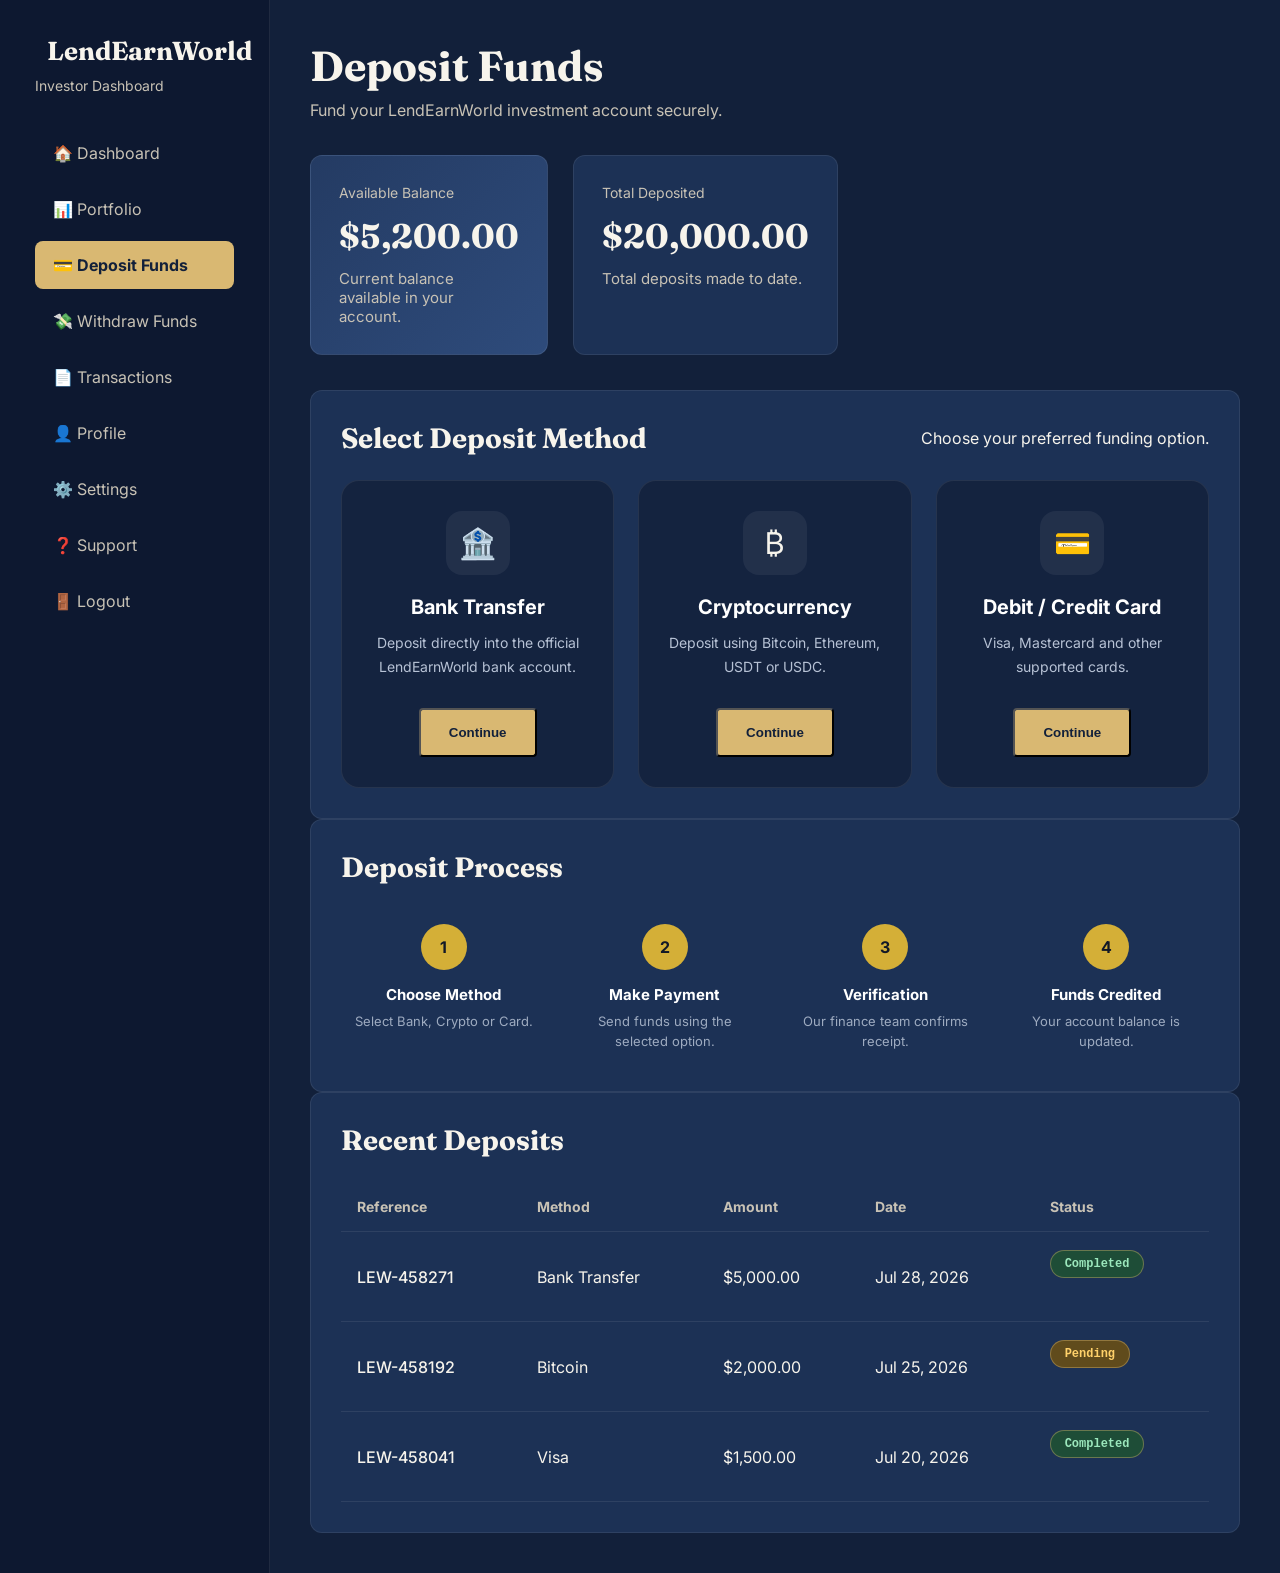
==== deposit.html @ 2413880e "initial commit" ====
<!DOCTYPE html>
<html lang="en">

<head>

<meta charset="UTF-8">
<meta name="viewport" content="width=device-width, initial-scale=1.0">

<title>Deposit Funds | LendEarnWorld</title>

<link rel="preconnect" href="https://fonts.googleapis.com">

<link href="https://fonts.googleapis.com/css2?family=Fraunces:wght@600;700&family=Inter:wght@400;500;600;700&display=swap" rel="stylesheet">

<link rel="stylesheet" href="css/style.css">
<link rel="stylesheet" href="css/dashboard.css">

</head>

<body>

<div class="dashboard">

<!-- ================= SIDEBAR ================= -->

<aside class="sidebar">

<div class="brand">

<span class="brand-dot"></span>

<h2>LendEarnWorld</h2>

</div>

<p class="brand-subtitle">Investor Dashboard</p>

<ul class="sidebar-menu">

<li><a href="dashboard.html">🏠 Dashboard</a></li>

<li><a href="portfolio.html">📊 Portfolio</a></li>

<li class="active"><a href="deposit.html">💳 Deposit Funds</a></li>

<li><a href="withdraw.html">💸 Withdraw Funds</a></li>

<li><a href="transactions.html">📄 Transactions</a></li>

<li><a href="profile.html">👤 Profile</a></li>

<li><a href="settings.html">⚙️ Settings</a></li>

<li><a href="support.html">❓ Support</a></li>

<li><a href="index.html">🚪 Logout</a></li>

</ul>

</aside>

<!-- ================= MAIN CONTENT ================= -->

<main class="content">

<header class="topbar">

<div>

<h1>Deposit Funds</h1>

<p>Fund your LendEarnWorld investment account securely.</p>

</div>

</header>

<!-- ================= BALANCE ================= -->

<section class="cards">

<div class="card card-primary">

<span>Available Balance</span>

<h2>$5,200.00</h2>

<p>Current balance available in your account.</p>

</div>

<div class="card">

<span>Total Deposited</span>

<h2>$20,000.00</h2>

<p>Total deposits made to date.</p>

</div>

</section>

<!-- ================= PAYMENT METHODS ================= -->

<section class="panel">

<div class="panel-title">

<h2>Select Deposit Method</h2>

<p>Choose your preferred funding option.</p>

</div>

<div class="payment-grid">

<!-- Bank -->

<div class="payment-card">

<div class="payment-icon">🏦</div>

<h3>Bank Transfer</h3>

<p>

Deposit directly into the official LendEarnWorld bank account.

</p>

<button class="btn-primary" onclick="showMethod('bank')">

Continue

</button>

</div>

<!-- Crypto -->

<div class="payment-card">

<div class="payment-icon">₿</div>

<h3>Cryptocurrency</h3>

<p>

Deposit using Bitcoin, Ethereum, USDT or USDC.

</p>

<button class="btn-primary" onclick="showMethod('crypto')">

Continue

</button>

</div>

<!-- Card -->

<div class="payment-card">

<div class="payment-icon">💳</div>

<h3>Debit / Credit Card</h3>

<p>

Visa, Mastercard and other supported cards.

</p>

<button class="btn-primary" onclick="showMethod('card')">

Continue

</button>

</div>

</div>

</section>

<!-- ================= BANK DETAILS ================= -->

<div id="bank-method" class="payment-details" style="display:none;">

<section class="panel">

<h2>Bank Transfer Details</h2>

<table class="activity-table">

<tr>

<td>Beneficiary</td>

<td>LendEarnWorld Ltd.</td>

</tr>

<tr>

<td>Bank</td>

<td>Global Finance Bank</td>

</tr>

<tr>

<td>Account Number</td>

<td>1234567890</td>

</tr>

<tr>

<td>SWIFT Code</td>

<td>GLFBUS22</td>

</tr>

<tr>

<td>Reference</td>

<td>LEW-458271</td>

</tr>

</table>

</section>

</div>
<!-- ================= CRYPTO PAYMENT ================= -->

<div id="crypto-method" class="payment-details" style="display:none;">

<section class="panel">

<h2>Cryptocurrency Deposit</h2>

<p>Select a cryptocurrency and send funds to the address below.</p>

<br>

<table class="activity-table">

<tr>

<td>Bitcoin (BTC)</td>

<td>bc1q8hf4r9x8xxxxxx6d92axxxxxx</td>

</tr>

<tr>

<td>Ethereum (ETH)</td>

<td>0xA34F95E8A91xxxxxxxxxxxxx</td>

</tr>

<tr>

<td>USDT (TRC20)</td>

<td>TJ4Hr5YQ8xxxxxxxxxxxxxxxx</td>

</tr>

<tr>

<td>USDC (ERC20)</td>

<td>0xF8C3A76xxxxxxxxxxxxxxxx</td>

</tr>

</table>

<br>

<div class="notice">

<strong>Important:</strong>

Only send the selected cryptocurrency to the matching wallet address.

</div>

</section>

</div>

<!-- ================= CARD PAYMENT ================= -->

<div id="card-method" class="payment-details" style="display:none;">

<section class="panel">

<h2>Card Deposit</h2>

<p>Complete the information below.</p>

<br>

<form>

<div class="form-group">

<label>Deposit Amount (USD)</label>

<input type="number" placeholder="1000">

</div>

<br>

<div class="form-group">

<label>Cardholder Name</label>

<input type="text" placeholder="John Doe">

</div>

<br>

<div class="form-group">

<label>Card Number</label>

<input type="text" placeholder="1234 5678 9012 3456">

</div>

<br>

<div class="form-group">

<label>Expiry Date</label>

<input type="text" placeholder="MM/YY">

</div>

<br>

<div class="form-group">

<label>CVV</label>

<input type="password" placeholder="123">

</div>

<br>

<button class="btn-primary">

Proceed to Secure Checkout

</button>

</form>

</section>

</div>

<!-- ================= DEPOSIT PROCESS ================= -->

<section class="panel">

<div class="panel-title">

<h2>Deposit Process</h2>

</div>

<div class="timeline">

<div class="timeline-step">

<div class="timeline-circle">1</div>

<h4>Choose Method</h4>

<p>Select Bank, Crypto or Card.</p>

</div>

<div class="timeline-step">

<div class="timeline-circle">2</div>

<h4>Make Payment</h4>

<p>Send funds using the selected option.</p>

</div>

<div class="timeline-step">

<div class="timeline-circle">3</div>

<h4>Verification</h4>

<p>Our finance team confirms receipt.</p>

</div>

<div class="timeline-step">

<div class="timeline-circle">4</div>

<h4>Funds Credited</h4>

<p>Your account balance is updated.</p>

</div>

</div>

</section>

<!-- ================= RECENT DEPOSITS ================= -->

<section class="panel">

<div class="panel-title">

<h2>Recent Deposits</h2>

</div>

<table class="activity-table">

<thead>

<tr>

<th>Reference</th>

<th>Method</th>

<th>Amount</th>

<th>Date</th>

<th>Status</th>

</tr>

</thead>

<tbody>

<tr>

<td>LEW-458271</td>

<td>Bank Transfer</td>

<td>$5,000.00</td>

<td>Jul 28, 2026</td>

<td><span class="badge success">Completed</span></td>

</tr>

<tr>

<td>LEW-458192</td>

<td>Bitcoin</td>

<td>$2,000.00</td>

<td>Jul 25, 2026</td>

<td><span class="badge pending">Pending</span></td>

</tr>

<tr>

<td>LEW-458041</td>

<td>Visa</td>

<td>$1,500.00</td>

<td>Jul 20, 2026</td>

<td><span class="badge success">Completed</span></td>

</tr>

</tbody>

</table>

</section>

</main>

</div>

<script>

function showMethod(method){

document.getElementById('bank-method').style.display='none';
document.getElementById('crypto-method').style.display='none';
document.getElementById('card-method').style.display='none';

document.getElementById(method+'-method').style.display='block';

window.scrollTo({

top:document.getElementById(method+'-method').offsetTop-80,

behavior:'smooth'

});

}

</script>

</body>

</html>
---- css/style.css ----
:root {
    --ink: #12203A;
    --ink-2: #1B2E52;
    --paper: #EDE7D8;
    --paper-dim: #C9C2AE;
    --brass: #B4934F;
    --brass-bright: #D9B872;
    --vault: #2F5D4E;
    --vault-bright: #4C8A72;
    --rust: #A6432E;
    --rule: rgba(237, 231, 216, .14);
}

* {
    margin: 0;
    padding: 0;
    box-sizing: border-box;
}

html {
    scroll-behavior: smooth;
}

body {
    background: var(--ink);
    color: var(--paper);
    font-family: 'Inter', sans-serif;
}

.container {
    width: 90%;
    max-width: 1120px;
    margin: auto;
}

/* ================= NAVBAR ================= */

.navbar {
    position: sticky;
    top: 0;
    background: rgba(18, 32, 58, .9);
    backdrop-filter: blur(10px);
    border-bottom: 1px solid var(--rule);
    z-index: 1000;
}

.navbar .container {
    height: 75px;
    display: flex;
    justify-content: space-between;
    align-items: center;
}

.logo {
    color: var(--paper);
    text-decoration: none;
    font-family: 'Fraunces', serif;
    font-size: 22px;
    display: flex;
    align-items: center;
    gap: 10px;
}

.logo small {
    font-size: 11px;
    color: var(--paper-dim);
    text-transform: uppercase;
    font-family: 'IBM Plex Mono', monospace;
}

.logo-dot {
    width: 10px;
    height: 10px;
    border-radius: 50%;
    background: var(--brass-bright);
}

.nav-links {
    display: flex;
    gap: 35px;
    list-style: none;
}

.nav-links a {
    color: var(--paper-dim);
    text-decoration: none;
    transition: .3s;
}

.nav-links a:hover {
    color: white;
}

.nav-btn {
    text-decoration: none;
    color: var(--paper);
    border: 1px solid var(--brass);
    padding: 10px 18px;
    border-radius: 4px;
}

.nav-btn:hover {
    background: var(--brass-bright);
    color: var(--ink);
}

/* ================= HERO ================= */

.hero {
    padding: 90px 0;
}

.hero-grid {
    display: grid;
    grid-template-columns: 1.1fr .9fr;
    gap: 60px;
    align-items: center;
}

.badge {
    display: inline-flex;
    align-items: center;
    gap: 8px;
    padding: 8px 14px;
    border: 1px solid rgba(217, 184, 114, .4);
    border-radius: 40px;
    color: var(--brass-bright);
    font-size: 12px;
    font-family: 'IBM Plex Mono', monospace;
    margin-bottom: 25px;
}

.badge-dot {
    width: 7px;
    height: 7px;
    border-radius: 50%;
    background: var(--brass-bright);
}

.hero h1 {
    font-family: 'Fraunces', serif;
    font-size: 58px;
    line-height: 1.1;
    margin-bottom: 25px;
}

.hero h1 span {
    color: var(--brass-bright);
    font-style: italic;
}

.hero p {
    color: var(--paper-dim);
    font-size: 18px;
    line-height: 1.8;
    margin-bottom: 35px;
}

.hero-buttons {
    display: flex;
    gap: 15px;
}

.btn-primary {
    background: var(--brass-bright);
    color: var(--ink);
    padding: 15px 28px;
    text-decoration: none;
    border-radius: 4px;
    font-weight: 600;
}

.btn-secondary {
    border: 1px solid var(--rule);
    color: var(--paper);
    padding: 15px 28px;
    text-decoration: none;
    border-radius: 4px;
}

.btn-primary:hover {
    transform: translateY(-2px);
}

.btn-secondary:hover {
    border-color: var(--paper);
}

/* ================= LEDGER CARD ================= */

.ledger-card {
    background: var(--ink-2);
    border: 1px solid var(--rule);
    border-radius: 8px;
    padding: 25px;
}

.ledger-header {
    display: flex;
    justify-content: space-between;
    padding-bottom: 15px;
    margin-bottom: 20px;
    border-bottom: 1px solid var(--rule);
    font-family: 'IBM Plex Mono', monospace;
    font-size: 12px;
    color: var(--paper-dim);
}

.ledger-box {
    display: flex;
    flex-direction: column;
    gap: 15px;
}

.ledger-row {
    display: flex;
    justify-content: space-between;
    border-bottom: 1px solid var(--rule);
    padding-bottom: 12px;
}

.ledger-row span {
    color: var(--paper-dim);
}

.green {
    color: var(--vault-bright);
}

/* ================= RESPONSIVE ================= */

@media(max-width:900px) {

    .hero-grid {
        grid-template-columns: 1fr;
    }

    .nav-links {
        display: none;
    }

    .hero h1 {
        font-size: 42px;
    }

    .hero-buttons {
        flex-direction: column;
    }

}
/* ================= HOW IT WORKS ================= */

.how{
    padding:100px 0;
    border-top:1px solid var(--rule);
}

.section-title{
    max-width:700px;
    margin-bottom:60px;
}

.section-title span{
    display:block;
    color:var(--brass-bright);
    font-size:12px;
    letter-spacing:3px;
    font-family:'IBM Plex Mono', monospace;
    margin-bottom:15px;
}

.section-title h2{
    font-family:'Fraunces', serif;
    font-size:42px;
    margin-bottom:20px;
}

.section-title p{
    color:var(--paper-dim);
    font-size:17px;
    line-height:1.8;
}

.steps{
    display:grid;
    grid-template-columns:repeat(3,1fr);
    gap:25px;
}

.step-card{
    background:var(--ink-2);
    border:1px solid var(--rule);
    border-radius:8px;
    padding:35px;
    transition:.3s;
}

.step-card:hover{
    transform:translateY(-8px);
    border-color:var(--brass);
}

.step-number{
    color:var(--brass-bright);
    font-family:'IBM Plex Mono', monospace;
    font-size:13px;
    margin-bottom:25px;
}

.step-card h3{
    font-family:'Fraunces', serif;
    font-size:24px;
    margin-bottom:15px;
}

.step-card p{
    color:var(--paper-dim);
    line-height:1.8;
}

@media(max-width:900px){

.steps{
grid-template-columns:1fr;
}

.section-title h2{
font-size:34px;
}

}
/* ================= TRACK RECORD ================= */

.track-record{

padding:100px 0;

border-top:1px solid var(--rule);

}

.history-table{

width:100%;

border-collapse:collapse;

margin-top:45px;

font-family:'IBM Plex Mono', monospace;

}

.history-table th{

text-align:left;

padding:18px;

font-size:12px;

text-transform:uppercase;

letter-spacing:2px;

color:var(--paper-dim);

border-bottom:1px solid var(--rule);

}

.history-table td{

padding:22px 18px;

font-size:18px;

border-bottom:1px solid var(--rule);

}

.history-table tr:last-child td{

border:none;

}

.success{

color:var(--vault-bright);

}

.table-note{

margin-top:30px;

font-size:17px;

color:var(--paper-dim);

line-height:1.8;

}
.nav-actions{

display:flex;

gap:15px;

}

.login-btn{

text-decoration:none;

padding:12px 24px;

border:1px solid var(--rule);

border-radius:4px;

color:var(--paper);

font-weight:600;

transition:.3s;

}

.login-btn:hover{

border-color:var(--paper);

}

.register-btn{

background:var(--brass-bright);

padding:12px 24px;

border-radius:4px;

text-decoration:none;

color:var(--ink);

font-weight:700;

transition:.3s;

}

.register-btn:hover{

transform:translateY(-2px);

}
---- css/dashboard.css ----
/* ===================================
   LEND EARN WORLD DASHBOARD
=================================== */

:root{

--bg:#12203A;
--bg2:#192B4A;
--card:#1C3155;
--gold:#D9B872;
--gold2:#B4934F;
--green:#4CAF7A;
--white:#F7F4EC;
--text:#C8C2B5;
--border:rgba(255,255,255,.08);

}

*{

margin:0;
padding:0;
box-sizing:border-box;

}

body{

font-family:'Inter',sans-serif;
background:var(--bg);
color:var(--white);

}

.dashboard{

display:flex;
min-height:100vh;

}

/* ================= SIDEBAR ================= */

.sidebar{

width:270px;
background:#0D1830;
padding:35px;
border-right:1px solid var(--border);

}

.brand{

display:flex;
align-items:center;
gap:12px;
margin-bottom:10px;

}

.brand-dot{

width:12px;
height:12px;
background:var(--gold);
border-radius:50%;

}

.brand h2{

font-family:'Fraunces',serif;
font-size:26px;

}

.brand-subtitle{

color:var(--text);
font-size:14px;
margin-bottom:35px;

}

.sidebar-menu{

list-style:none;

}

.sidebar-menu li{

margin-bottom:8px;

}

.sidebar-menu li a{

display:block;
padding:14px 18px;
border-radius:8px;
text-decoration:none;
color:var(--text);
transition:.3s;

}

.sidebar-menu li.active a{

background:var(--gold);
color:#12203A;
font-weight:700;

}

.sidebar-menu li a:hover{

background:#243B63;
color:white;

}

/* ================= MAIN ================= */

.content{

flex:1;
padding:40px;

}

/* ================= TOPBAR ================= */

.topbar{

display:flex;
justify-content:space-between;
align-items:center;
margin-bottom:35px;

}

.topbar h1{

font-family:'Fraunces',serif;
font-size:42px;
margin-bottom:8px;

}

.topbar p{

color:var(--text);

}

.user-box{

display:flex;
align-items:center;
gap:15px;

}

.avatar{

width:58px;
height:58px;
background:var(--gold);
color:#12203A;
font-weight:700;
display:flex;
justify-content:center;
align-items:center;
border-radius:50%;
font-size:20px;

}

.user-box h3{

margin-bottom:4px;

}

.user-box span{

font-size:14px;
color:var(--text);

}

/* ================= SUMMARY CARDS ================= */

.cards{

display:grid;
grid-template-columns:repeat(4,1fr);
gap:25px;
margin-bottom:35px;

}

.card{

background:var(--card);
border:1px solid var(--border);
border-radius:12px;
padding:28px;

}

.card-primary{

background:linear-gradient(135deg,#243B63,#2E4B7B);

}

.card span{

display:block;
font-size:14px;
color:var(--text);
margin-bottom:14px;

}

.card h2{

font-size:34px;
margin-bottom:12px;
font-family:'Fraunces',serif;

}

.card p{

font-size:15px;
color:var(--text);

}

/* ================= QUICK ACTIONS ================= */

.quick-actions{

display:grid;
grid-template-columns:repeat(4,1fr);
gap:20px;
margin-bottom:35px;

}

.action-box{

background:var(--card);
padding:25px;
border-radius:12px;
border:1px solid var(--border);
text-decoration:none;
transition:.3s;

}

.action-box:hover{

transform:translateY(-5px);
border-color:var(--gold);

}

.action-box h3{

color:white;
margin-bottom:10px;

}

.action-box p{

color:var(--text);
line-height:1.6;

}

/* ================= GRID ================= */

.grid{

display:grid;
grid-template-columns:2fr 1fr;
gap:25px;
margin-bottom:30px;

}

.panel{

background:var(--card);
border:1px solid var(--border);
border-radius:12px;
padding:30px;

}

.panel-title{

display:flex;
justify-content:space-between;
align-items:center;
margin-bottom:25px;

}

.panel-title h2{

font-family:'Fraunces',serif;
font-size:28px;

}

.panel-title span,
.panel-title a{

color:var(--gold);
text-decoration:none;

}

/* ================= CHART ================= */

.chart-placeholder{

height:320px;
background:#14233F;
border:2px dashed rgba(255,255,255,.08);
border-radius:10px;
display:flex;
justify-content:center;
align-items:center;
font-size:20px;
color:var(--text);

}
/* ===================================
   CAPITAL ALLOCATION
=================================== */

.allocation{
    display:flex;
    flex-direction:column;
    gap:18px;
}

.allocation-row{
    display:flex;
    justify-content:space-between;
    align-items:center;
}

.allocation-row span{
    color:var(--text);
}

.allocation-row strong{
    color:white;
}

.progress{
    width:100%;
    height:10px;
    background:#14233F;
    border-radius:20px;
    overflow:hidden;
    margin-top:-8px;
}

.progress div{
    height:100%;
    background:linear-gradient(90deg,var(--gold2),var(--gold));
    border-radius:20px;
}

/* ===================================
   DISTRIBUTION CARD
=================================== */

.distribution-card{
    text-align:center;
}

.distribution-card h1{
    font-family:'Fraunces',serif;
    font-size:58px;
    color:var(--gold);
    margin-bottom:12px;
}

.distribution-card p{
    color:var(--text);
    margin-bottom:30px;
}

.countdown{
    display:flex;
    justify-content:center;
    gap:18px;
}

.time-box{
    width:90px;
    background:#14233F;
    border-radius:10px;
    padding:15px;
}

.time-box strong{
    display:block;
    font-size:30px;
    color:white;
}

.time-box span{
    color:var(--text);
    font-size:13px;
}

/* ===================================
   SUMMARY
=================================== */

.summary-list{
    display:flex;
    flex-direction:column;
}

.summary-item{
    display:flex;
    justify-content:space-between;
    align-items:center;
    padding:18px 0;
    border-bottom:1px solid var(--border);
}

.summary-item:last-child{
    border-bottom:none;
}

.summary-item span{
    color:var(--text);
}

.summary-item strong{
    font-size:20px;
}

.green{
    color:var(--green);
}

/* ===================================
   TABLE
=================================== */

.activity-table{
    width:100%;
    border-collapse:collapse;
}

.activity-table th{
    text-align:left;
    padding:16px;
    color:var(--text);
    border-bottom:1px solid var(--border);
    font-size:14px;
}

.activity-table td{
    padding:18px 16px;
    border-bottom:1px solid var(--border);
}

.activity-table tbody tr{
    transition:.3s;
}

.activity-table tbody tr:hover{
    background:#243B63;
}

/* ===================================
   BADGES
=================================== */

.badge{
    display:inline-block;
    padding:6px 14px;
    border-radius:30px;
    font-size:12px;
    font-weight:600;
}

.badge.success{
    background:#1E4D37;
    color:#9BE7BC;
}

.badge.pending{
    background:#604B1C;
    color:#FFD16A;
}

.badge.active{
    background:#1D416A;
    color:#A9D4FF;
}

/* ===================================
   STATUS GRID
=================================== */

.status-grid{
    display:grid;
    grid-template-columns:repeat(2,1fr);
    gap:20px;
}

.status-card{
    background:#14233F;
    padding:20px;
    border-radius:10px;
    border:1px solid var(--border);
}

.status-card h3{
    margin-bottom:10px;
    font-size:17px;
}

.status-card p{
    color:var(--text);
}

/* ===================================
   ANNOUNCEMENTS
=================================== */

.announcement{
    background:#14233F;
    border:1px solid var(--border);
    border-radius:10px;
    padding:20px;
    margin-bottom:20px;
}

.announcement:last-child{
    margin-bottom:0;
}

.announcement h3{
    color:white;
    margin-bottom:10px;
}

.announcement p{
    color:var(--text);
    line-height:1.7;
}

/* ===================================
   SCROLLBAR
=================================== */

::-webkit-scrollbar{
    width:8px;
}

::-webkit-scrollbar-track{
    background:#0D1830;
}

::-webkit-scrollbar-thumb{
    background:var(--gold2);
    border-radius:20px;
}

/* ===================================
   RESPONSIVE
=================================== */

@media(max-width:1200px){

.cards{
    grid-template-columns:repeat(2,1fr);
}

.quick-actions{
    grid-template-columns:repeat(2,1fr);
}

.grid{
    grid-template-columns:1fr;
}

}

@media(max-width:768px){

.dashboard{
    flex-direction:column;
}

.sidebar{
    width:100%;
    border-right:none;
    border-bottom:1px solid var(--border);
}

.content{
    padding:20px;
}

.topbar{
    flex-direction:column;
    align-items:flex-start;
    gap:20px;
}

.cards{
    grid-template-columns:1fr;
}

.quick-actions{
    grid-template-columns:1fr;
}

.status-grid{
    grid-template-columns:1fr;
}

.countdown{
    flex-wrap:wrap;
}

.activity-table{
    display:block;
    overflow-x:auto;
    white-space:nowrap;
}

}
.payment-grid{
display:grid;
grid-template-columns:repeat(auto-fit,minmax(250px,1fr));
gap:20px;
margin-top:25px;
}

.payment-card{
background:#14233F;
padding:25px;
border-radius:12px;
border:1px solid #2A4368;
transition:.3s;
}

.payment-card:hover{
transform:translateY(-5px);
border-color:#D4AF37;
}

.payment-card h3{
margin-bottom:10px;
color:#fff;
}

.payment-card p{
margin-bottom:20px;
color:#b8c4d8;
line-height:1.6;
}
/* PAYMENT METHODS */

.payment-grid{

display:grid;

grid-template-columns:repeat(auto-fit,minmax(280px,1fr));

gap:25px;

margin-top:30px;

}

.payment-card{

background:#14233F;

padding:30px;

border-radius:18px;

border:1px solid rgba(255,255,255,.08);

transition:.3s;

text-align:center;

}

.payment-card:hover{

transform:translateY(-8px);

border-color:#D4AF37;

}

.payment-icon{

font-size:48px;

margin-bottom:20px;

}

.payment-card h3{

color:#fff;

margin-bottom:12px;

}

.payment-card p{

color:#B7C2D5;

line-height:1.7;

margin-bottom:25px;

}
/* =========================================================
   DEPOSIT PAGE
   ========================================================= */

/* Payment method cards */

.payment-grid {
    display: grid;
    grid-template-columns: repeat(3, 1fr);
    gap: 24px;
    margin-top: 25px;
}

.payment-card {
    background: #14233F;
    border: 1px solid rgba(255, 255, 255, 0.08);
    border-radius: 18px;
    padding: 30px;
    text-align: center;
    transition: all 0.25s ease;
}

.payment-card:hover {
    transform: translateY(-5px);
    border-color: #D4AF37;
    box-shadow: 0 12px 30px rgba(0, 0, 0, 0.18);
}

.payment-icon {
    width: 64px;
    height: 64px;
    margin: 0 auto 20px;
    border-radius: 16px;
    display: flex;
    align-items: center;
    justify-content: center;
    background: rgba(255, 255, 255, 0.06);
    font-size: 30px;
}

.payment-card h3 {
    margin: 0 0 12px;
    color: #ffffff;
    font-size: 20px;
}

.payment-card p {
    min-height: 52px;
    margin: 0 0 25px;
    color: #B7C2D5;
    font-size: 14px;
    line-height: 1.7;
}


/* Payment detail sections */

.payment-details {
    margin-top: 25px;
    animation: depositFadeIn 0.3s ease;
}

.payment-details .panel {
    border: 1px solid rgba(212, 175, 55, 0.25);
}

@keyframes depositFadeIn {

    from {
        opacity: 0;
        transform: translateY(10px);
    }

    to {
        opacity: 1;
        transform: translateY(0);
    }

}


/* Information notice */

.notice {
    padding: 18px 20px;
    border-radius: 12px;
    background: rgba(212, 175, 55, 0.08);
    border: 1px solid rgba(212, 175, 55, 0.25);
    color: #D9E0EC;
    line-height: 1.6;
}

.notice strong {
    color: #D4AF37;
}


/* Deposit timeline */

.timeline {
    display: grid;
    grid-template-columns: repeat(4, 1fr);
    gap: 15px;
    margin-top: 30px;
}

.timeline-step {
    position: relative;
    text-align: center;
    padding: 10px;
}

.timeline-circle {
    width: 46px;
    height: 46px;
    margin: 0 auto 15px;
    border-radius: 50%;
    display: flex;
    align-items: center;
    justify-content: center;

    background: #D4AF37;
    color: #111827;

    font-weight: 700;
}

.timeline-step h4 {
    margin: 0 0 8px;
    color: #ffffff;
    font-size: 15px;
}

.timeline-step p {
    margin: 0;
    color: #9EABC0;
    font-size: 13px;
    line-height: 1.5;
}


/* Form styling */

.form-group {
    display: flex;
    flex-direction: column;
    gap: 8px;
}

.form-group label {
    color: #D9E0EC;
    font-size: 14px;
    font-weight: 600;
}

.form-group input,
.form-group select,
.form-group textarea {
    width: 100%;
    box-sizing: border-box;
    padding: 13px 15px;

    background: #0F1B31;
    color: #ffffff;

    border: 1px solid rgba(255, 255, 255, 0.12);
    border-radius: 10px;

    outline: none;

    font-family: inherit;
    font-size: 14px;

    transition: border-color 0.2s ease,
                box-shadow 0.2s ease;
}

.form-group input:focus,
.form-group select:focus,
.form-group textarea:focus {
    border-color: #D4AF37;
    box-shadow: 0 0 0 3px rgba(212, 175, 55, 0.08);
}

.form-group input::placeholder,
.form-group textarea::placeholder {
    color: #68758A;
}


/* Table improvements */

.activity-table td:first-child {
    font-weight: 500;
}

.activity-table td:last-child {
    white-space: nowrap;
}


/* Responsive */

@media (max-width: 1000px) {

    .payment-grid {
        grid-template-columns: repeat(2, 1fr);
    }

    .timeline {
        grid-template-columns: repeat(2, 1fr);
        row-gap: 30px;
    }

}


@media (max-width: 700px) {

    .payment-grid {
        grid-template-columns: 1fr;
    }

    .timeline {
        grid-template-columns: 1fr;
    }

    .payment-card {
        padding: 25px;
    }

}
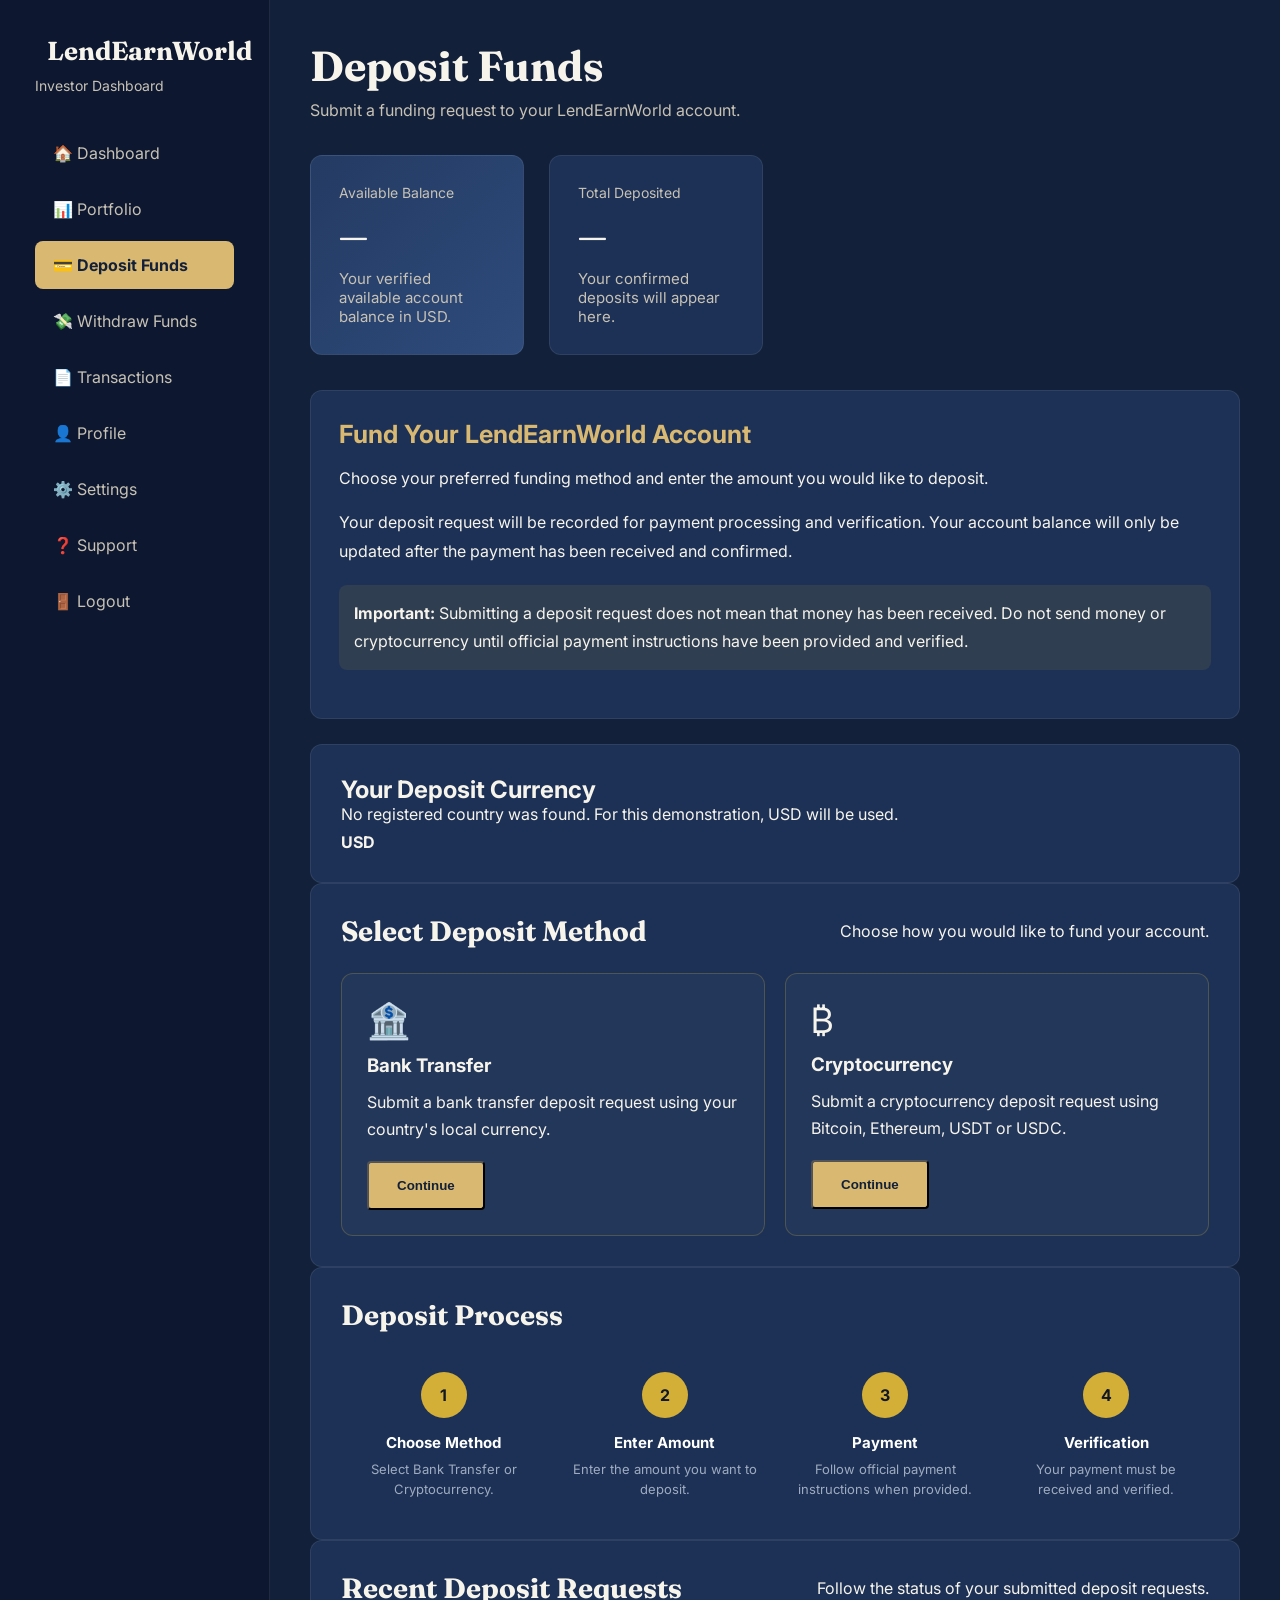
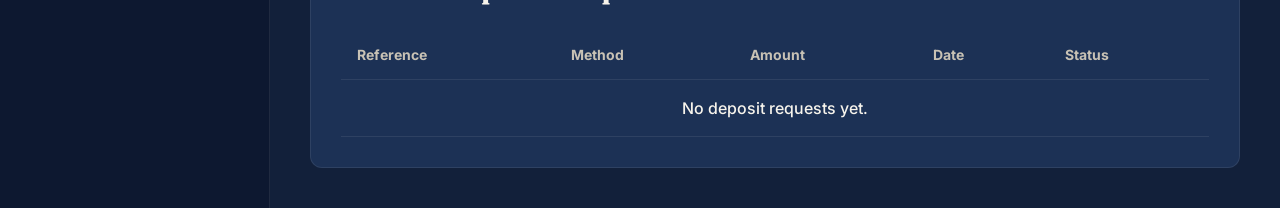
==== commit 2a5e8749: "add files and codes" ====
--- a/deposit.html
+++ b/deposit.html
@@ -1,19 +1,131 @@
+
 <!DOCTYPE html>
 <html lang="en">
 
 <head>
-
-<meta charset="UTF-8">
-<meta name="viewport" content="width=device-width, initial-scale=1.0">
-
-<title>Deposit Funds | LendEarnWorld</title>
-
-<link rel="preconnect" href="https://fonts.googleapis.com">
-
-<link href="https://fonts.googleapis.com/css2?family=Fraunces:wght@600;700&family=Inter:wght@400;500;600;700&display=swap" rel="stylesheet">
-
-<link rel="stylesheet" href="css/style.css">
-<link rel="stylesheet" href="css/dashboard.css">
+    <meta charset="UTF-8">
+    <meta name="viewport" content="width=device-width, initial-scale=1.0">
+
+    <title>Deposit Funds | LendEarnWorld</title>
+
+    <link rel="preconnect" href="https://fonts.googleapis.com">
+
+    <link href="https://fonts.googleapis.com/css2?family=Fraunces:wght@600;700&family=Inter:wght@400;500;600;700&display=swap" rel="stylesheet">
+
+    <link rel="stylesheet" href="css/style.css">
+    <link rel="stylesheet" href="css/dashboard.css">
+
+    <style>
+        .deposit-methods {
+            display: grid;
+            grid-template-columns: repeat(auto-fit, minmax(230px, 1fr));
+            gap: 20px;
+            margin-top: 20px;
+        }
+
+        .deposit-method-card {
+            padding: 25px;
+            border: 1px solid rgba(212, 175, 55, 0.25);
+            border-radius: 12px;
+            background: rgba(255, 255, 255, 0.03);
+        }
+
+        .deposit-method-card h3 {
+            margin: 12px 0;
+        }
+
+        .deposit-method-card p {
+            line-height: 1.7;
+            margin-bottom: 18px;
+        }
+
+        .deposit-method-icon {
+            font-size: 35px;
+        }
+
+        .deposit-form-panel {
+            display: none;
+            margin-top: 25px;
+        }
+
+        .deposit-form-panel.active {
+            display: block;
+        }
+
+        .deposit-form {
+            max-width: 650px;
+        }
+
+        .deposit-form .form-group {
+            margin-bottom: 20px;
+        }
+
+        .deposit-form label {
+            display: block;
+            margin-bottom: 8px;
+            font-weight: 600;
+        }
+
+        .deposit-form input,
+        .deposit-form select {
+            width: 100%;
+            padding: 13px;
+            border: 1px solid #d5d5d5;
+            border-radius: 7px;
+            font-size: 15px;
+            box-sizing: border-box;
+        }
+
+        .deposit-form button {
+            margin-top: 10px;
+        }
+
+        .deposit-notice {
+            padding: 15px;
+            border-radius: 8px;
+            line-height: 1.7;
+            margin: 20px 0;
+            background: rgba(212, 175, 55, 0.10);
+        }
+
+        .method-button {
+            cursor: pointer;
+        }
+
+        .method-button.selected {
+            outline: 2px solid #d4af37;
+        }
+
+        .deposit-status {
+            display: inline-block;
+            padding: 6px 10px;
+            border-radius: 20px;
+            font-size: 12px;
+            background: rgba(212, 175, 55, 0.15);
+        }
+
+        .empty-deposits {
+            text-align: center;
+            padding: 25px;
+        }
+
+        .currency-display {
+            font-weight: 700;
+            margin-top: 8px;
+            display: block;
+        }
+
+        @media (max-width: 600px) {
+            .deposit-methods {
+                grid-template-columns: 1fr;
+            }
+
+            .activity-table {
+                display: block;
+                overflow-x: auto;
+            }
+        }
+    </style>
 
 </head>
 
@@ -21,525 +133,766 @@
 
 <div class="dashboard">
 
-<!-- ================= SIDEBAR ================= -->
-
-<aside class="sidebar">
-
-<div class="brand">
-
-<span class="brand-dot"></span>
-
-<h2>LendEarnWorld</h2>
+    <!-- SIDEBAR -->
+
+    <aside class="sidebar">
+
+        <div class="brand">
+            <span class="brand-dot"></span>
+            <h2>LendEarnWorld</h2>
+        </div>
+
+        <p class="brand-subtitle">Investor Dashboard</p>
+
+        <ul class="sidebar-menu">
+
+            <li><a href="dashboard.html">🏠 Dashboard</a></li>
+
+            <li><a href="portfolio.html">📊 Portfolio</a></li>
+
+            <li class="active">
+                <a href="deposit.html">💳 Deposit Funds</a>
+            </li>
+
+            <li><a href="withdraw.html">💸 Withdraw Funds</a></li>
+
+            <li><a href="transactions.html">📄 Transactions</a></li>
+
+            <li><a href="profile.html">👤 Profile</a></li>
+
+            <li><a href="settings.html">⚙️ Settings</a></li>
+
+            <li><a href="support.html">❓ Support</a></li>
+
+            <li><a href="index.html">🚪 Logout</a></li>
+
+        </ul>
+
+    </aside>
+
+
+    <!-- MAIN CONTENT -->
+
+    <main class="content">
+
+        <header class="topbar">
+
+            <div>
+                <h1>Deposit Funds</h1>
+                <p>Submit a funding request to your LendEarnWorld account.</p>
+            </div>
+
+        </header>
+
+
+        <!-- BALANCE CARDS -->
+
+        <section class="cards">
+
+            <div class="card card-primary">
+                <span>Available Balance</span>
+                <h2>—</h2>
+                <p>Your verified available account balance in USD.</p>
+            </div>
+
+            <div class="card">
+                <span>Total Deposited</span>
+                <h2>—</h2>
+                <p>Your confirmed deposits will appear here.</p>
+            </div>
+
+        </section>
+
+
+        <!-- INTRODUCTION -->
+
+        <section class="panel deposit-welcome">
+
+            <h2>Fund Your LendEarnWorld Account</h2>
+
+            <p>
+                Choose your preferred funding method and enter the amount
+                you would like to deposit.
+            </p>
+
+            <p>
+                Your deposit request will be recorded for payment processing
+                and verification. Your account balance will only be updated
+                after the payment has been received and confirmed.
+            </p>
+
+            <div class="deposit-notice">
+                <strong>Important:</strong>
+                Submitting a deposit request does not mean that money has
+                been received. Do not send money or cryptocurrency until
+                official payment instructions have been provided and verified.
+            </div>
+
+        </section>
+
+
+        <!-- CURRENCY INFORMATION -->
+
+        <section class="panel">
+
+            <h2>Your Deposit Currency</h2>
+
+            <p id="currencyMessage">
+                Checking your registered country and deposit currency...
+            </p>
+
+            <span class="currency-display" id="currencyDisplay"></span>
+
+        </section>
+
+
+        <!-- SELECT PAYMENT METHOD -->
+
+        <section class="panel">
+
+            <div class="panel-title">
+
+                <h2>Select Deposit Method</h2>
+
+                <p>Choose how you would like to fund your account.</p>
+
+            </div>
+
+
+            <div class="deposit-methods">
+
+                <!-- BANK TRANSFER -->
+
+                <div class="deposit-method-card" id="bankCard">
+
+                    <div class="deposit-method-icon">🏦</div>
+
+                    <h3>Bank Transfer</h3>
+
+                    <p>
+                        Submit a bank transfer deposit request using
+                        your country's local currency.
+                    </p>
+
+                    <button
+                        type="button"
+                        class="btn-primary method-button"
+                        onclick="showMethod('bank')">
+
+                        Continue
+
+                    </button>
+
+                </div>
+
+
+                <!-- CRYPTO -->
+
+                <div class="deposit-method-card" id="cryptoCard">
+
+                    <div class="deposit-method-icon">₿</div>
+
+                    <h3>Cryptocurrency</h3>
+
+                    <p>
+                        Submit a cryptocurrency deposit request using
+                        Bitcoin, Ethereum, USDT or USDC.
+                    </p>
+
+                    <button
+                        type="button"
+                        class="btn-primary method-button"
+                        onclick="showMethod('crypto')">
+
+                        Continue
+
+                    </button>
+
+                </div>
+
+            </div>
+
+        </section>
+
+
+        <!-- BANK DEPOSIT FORM -->
+
+        <section id="bank-method" class="panel deposit-form-panel">
+
+            <h2>Bank Transfer Deposit</h2>
+
+            <p>Enter the amount you would like to deposit.</p>
+
+            <div class="deposit-notice">
+                Official bank transfer instructions have not yet been
+                configured. You can submit a request for demonstration
+                purposes, but do not transfer funds until verified
+                business payment details are provided.
+            </div>
+
+            <form id="bankDepositForm" class="deposit-form">
+
+                <div class="form-group">
+
+                    <label for="bankAmount">
+                        Deposit Amount
+                    </label>
+
+                    <input
+                        type="number"
+                        id="bankAmount"
+                        name="amount"
+                        min="1"
+                        step="0.01"
+                        placeholder="Enter deposit amount"
+                        required
+                    >
+
+                    <small id="bankCurrencyLabel"></small>
+
+                </div>
+
+                <div class="form-group">
+
+                    <label for="bankName">
+                        Bank Account Holder Name
+                    </label>
+
+                    <input
+                        type="text"
+                        id="bankName"
+                        name="accountHolder"
+                        placeholder="Enter your account holder name"
+                        required
+                    >
+
+                </div>
+
+                <button type="submit" class="btn-primary">
+                    Submit Deposit Request
+                </button>
+
+            </form>
+
+        </section>
+
+
+        <!-- CRYPTO DEPOSIT FORM -->
+
+        <section id="crypto-method" class="panel deposit-form-panel">
+
+            <h2>Cryptocurrency Deposit</h2>
+
+            <p>Select your cryptocurrency and enter your deposit amount.</p>
+
+            <div class="deposit-notice">
+                Official wallet addresses and live exchange-rate quotes
+                have not yet been configured. Do not send cryptocurrency
+                until the correct wallet address, network and payment
+                amount are provided.
+            </div>
+
+            <form id="cryptoDepositForm" class="deposit-form">
+
+                <div class="form-group">
+
+                    <label for="cryptoType">
+                        Select Cryptocurrency
+                    </label>
+
+                    <select id="cryptoType" name="cryptoType" required>
+
+                        <option value="">Choose cryptocurrency</option>
+
+                        <option value="BTC">Bitcoin (BTC)</option>
+
+                        <option value="ETH">Ethereum (ETH)</option>
+
+                        <option value="USDT-TRC20">USDT (TRC20)</option>
+
+                        <option value="USDC-ERC20">USDC (ERC20)</option>
+
+                    </select>
+
+                </div>
+
+
+                <div class="form-group">
+
+                    <label for="cryptoAmount">
+                        Deposit Amount
+                    </label>
+
+                    <input
+                        type="number"
+                        id="cryptoAmount"
+                        name="amount"
+                        min="1"
+                        step="0.01"
+                        placeholder="Enter deposit amount"
+                        required
+                    >
+
+                    <small id="cryptoCurrencyLabel"></small>
+
+                </div>
+
+
+                <button type="submit" class="btn-primary">
+                    Submit Deposit Request
+                </button>
+
+            </form>
+
+        </section>
+
+
+        <!-- DEPOSIT PROCESS -->
+
+        <section class="panel">
+
+            <div class="panel-title">
+                <h2>Deposit Process</h2>
+            </div>
+
+            <div class="timeline">
+
+                <div class="timeline-step">
+                    <div class="timeline-circle">1</div>
+                    <h4>Choose Method</h4>
+                    <p>Select Bank Transfer or Cryptocurrency.</p>
+                </div>
+
+                <div class="timeline-step">
+                    <div class="timeline-circle">2</div>
+                    <h4>Enter Amount</h4>
+                    <p>Enter the amount you want to deposit.</p>
+                </div>
+
+                <div class="timeline-step">
+                    <div class="timeline-circle">3</div>
+                    <h4>Payment</h4>
+                    <p>Follow official payment instructions when provided.</p>
+                </div>
+
+                <div class="timeline-step">
+                    <div class="timeline-circle">4</div>
+                    <h4>Verification</h4>
+                    <p>Your payment must be received and verified.</p>
+                </div>
+
+            </div>
+
+        </section>
+
+
+        <!-- RECENT DEPOSIT REQUESTS -->
+
+        <section class="panel">
+
+            <div class="panel-title">
+
+                <h2>Recent Deposit Requests</h2>
+
+                <p>
+                    Follow the status of your submitted deposit requests.
+                </p>
+
+            </div>
+
+            <table class="activity-table">
+
+                <thead>
+
+                    <tr>
+                        <th>Reference</th>
+                        <th>Method</th>
+                        <th>Amount</th>
+                        <th>Date</th>
+                        <th>Status</th>
+                    </tr>
+
+                </thead>
+
+                <tbody id="depositHistory">
+
+                    <tr>
+                        <td colspan="5" class="empty-deposits">
+                            No deposit requests yet.
+                        </td>
+                    </tr>
+
+                </tbody>
+
+            </table>
+
+        </section>
+
+    </main>
 
 </div>
 
-<p class="brand-subtitle">Investor Dashboard</p>
-
-<ul class="sidebar-menu">
-
-<li><a href="dashboard.html">🏠 Dashboard</a></li>
-
-<li><a href="portfolio.html">📊 Portfolio</a></li>
-
-<li class="active"><a href="deposit.html">💳 Deposit Funds</a></li>
-
-<li><a href="withdraw.html">💸 Withdraw Funds</a></li>
-
-<li><a href="transactions.html">📄 Transactions</a></li>
-
-<li><a href="profile.html">👤 Profile</a></li>
-
-<li><a href="settings.html">⚙️ Settings</a></li>
-
-<li><a href="support.html">❓ Support</a></li>
-
-<li><a href="index.html">🚪 Logout</a></li>
-
-</ul>
-
-</aside>
-
-<!-- ================= MAIN CONTENT ================= -->
-
-<main class="content">
-
-<header class="topbar">
-
-<div>
-
-<h1>Deposit Funds</h1>
-
-<p>Fund your LendEarnWorld investment account securely.</p>
-
-</div>
-
-</header>
-
-<!-- ================= BALANCE ================= -->
-
-<section class="cards">
-
-<div class="card card-primary">
-
-<span>Available Balance</span>
-
-<h2>$5,200.00</h2>
-
-<p>Current balance available in your account.</p>
-
-</div>
-
-<div class="card">
-
-<span>Total Deposited</span>
-
-<h2>$20,000.00</h2>
-
-<p>Total deposits made to date.</p>
-
-</div>
-
-</section>
-
-<!-- ================= PAYMENT METHODS ================= -->
-
-<section class="panel">
-
-<div class="panel-title">
-
-<h2>Select Deposit Method</h2>
-
-<p>Choose your preferred funding option.</p>
-
-</div>
-
-<div class="payment-grid">
-
-<!-- Bank -->
-
-<div class="payment-card">
-
-<div class="payment-icon">🏦</div>
-
-<h3>Bank Transfer</h3>
-
-<p>
-
-Deposit directly into the official LendEarnWorld bank account.
-
-</p>
-
-<button class="btn-primary" onclick="showMethod('bank')">
-
-Continue
-
-</button>
-
-</div>
-
-<!-- Crypto -->
-
-<div class="payment-card">
-
-<div class="payment-icon">₿</div>
-
-<h3>Cryptocurrency</h3>
-
-<p>
-
-Deposit using Bitcoin, Ethereum, USDT or USDC.
-
-</p>
-
-<button class="btn-primary" onclick="showMethod('crypto')">
-
-Continue
-
-</button>
-
-</div>
-
-<!-- Card -->
-
-<div class="payment-card">
-
-<div class="payment-icon">💳</div>
-
-<h3>Debit / Credit Card</h3>
-
-<p>
-
-Visa, Mastercard and other supported cards.
-
-</p>
-
-<button class="btn-primary" onclick="showMethod('card')">
-
-Continue
-
-</button>
-
-</div>
-
-</div>
-
-</section>
-
-<!-- ================= BANK DETAILS ================= -->
-
-<div id="bank-method" class="payment-details" style="display:none;">
-
-<section class="panel">
-
-<h2>Bank Transfer Details</h2>
-
-<table class="activity-table">
-
-<tr>
-
-<td>Beneficiary</td>
-
-<td>LendEarnWorld Ltd.</td>
-
-</tr>
-
-<tr>
-
-<td>Bank</td>
-
-<td>Global Finance Bank</td>
-
-</tr>
-
-<tr>
-
-<td>Account Number</td>
-
-<td>1234567890</td>
-
-</tr>
-
-<tr>
-
-<td>SWIFT Code</td>
-
-<td>GLFBUS22</td>
-
-</tr>
-
-<tr>
-
-<td>Reference</td>
-
-<td>LEW-458271</td>
-
-</tr>
-
-</table>
-
-</section>
-
-</div>
-<!-- ================= CRYPTO PAYMENT ================= -->
-
-<div id="crypto-method" class="payment-details" style="display:none;">
-
-<section class="panel">
-
-<h2>Cryptocurrency Deposit</h2>
-
-<p>Select a cryptocurrency and send funds to the address below.</p>
-
-<br>
-
-<table class="activity-table">
-
-<tr>
-
-<td>Bitcoin (BTC)</td>
-
-<td>bc1q8hf4r9x8xxxxxx6d92axxxxxx</td>
-
-</tr>
-
-<tr>
-
-<td>Ethereum (ETH)</td>
-
-<td>0xA34F95E8A91xxxxxxxxxxxxx</td>
-
-</tr>
-
-<tr>
-
-<td>USDT (TRC20)</td>
-
-<td>TJ4Hr5YQ8xxxxxxxxxxxxxxxx</td>
-
-</tr>
-
-<tr>
-
-<td>USDC (ERC20)</td>
-
-<td>0xF8C3A76xxxxxxxxxxxxxxxx</td>
-
-</tr>
-
-</table>
-
-<br>
-
-<div class="notice">
-
-<strong>Important:</strong>
-
-Only send the selected cryptocurrency to the matching wallet address.
-
-</div>
-
-</section>
-
-</div>
-
-<!-- ================= CARD PAYMENT ================= -->
-
-<div id="card-method" class="payment-details" style="display:none;">
-
-<section class="panel">
-
-<h2>Card Deposit</h2>
-
-<p>Complete the information below.</p>
-
-<br>
-
-<form>
-
-<div class="form-group">
-
-<label>Deposit Amount (USD)</label>
-
-<input type="number" placeholder="1000">
-
-</div>
-
-<br>
-
-<div class="form-group">
-
-<label>Cardholder Name</label>
-
-<input type="text" placeholder="John Doe">
-
-</div>
-
-<br>
-
-<div class="form-group">
-
-<label>Card Number</label>
-
-<input type="text" placeholder="1234 5678 9012 3456">
-
-</div>
-
-<br>
-
-<div class="form-group">
-
-<label>Expiry Date</label>
-
-<input type="text" placeholder="MM/YY">
-
-</div>
-
-<br>
-
-<div class="form-group">
-
-<label>CVV</label>
-
-<input type="password" placeholder="123">
-
-</div>
-
-<br>
-
-<button class="btn-primary">
-
-Proceed to Secure Checkout
-
-</button>
-
-</form>
-
-</section>
-
-</div>
-
-<!-- ================= DEPOSIT PROCESS ================= -->
-
-<section class="panel">
-
-<div class="panel-title">
-
-<h2>Deposit Process</h2>
-
-</div>
-
-<div class="timeline">
-
-<div class="timeline-step">
-
-<div class="timeline-circle">1</div>
-
-<h4>Choose Method</h4>
-
-<p>Select Bank, Crypto or Card.</p>
-
-</div>
-
-<div class="timeline-step">
-
-<div class="timeline-circle">2</div>
-
-<h4>Make Payment</h4>
-
-<p>Send funds using the selected option.</p>
-
-</div>
-
-<div class="timeline-step">
-
-<div class="timeline-circle">3</div>
-
-<h4>Verification</h4>
-
-<p>Our finance team confirms receipt.</p>
-
-</div>
-
-<div class="timeline-step">
-
-<div class="timeline-circle">4</div>
-
-<h4>Funds Credited</h4>
-
-<p>Your account balance is updated.</p>
-
-</div>
-
-</div>
-
-</section>
-
-<!-- ================= RECENT DEPOSITS ================= -->
-
-<section class="panel">
-
-<div class="panel-title">
-
-<h2>Recent Deposits</h2>
-
-</div>
-
-<table class="activity-table">
-
-<thead>
-
-<tr>
-
-<th>Reference</th>
-
-<th>Method</th>
-
-<th>Amount</th>
-
-<th>Date</th>
-
-<th>Status</th>
-
-</tr>
-
-</thead>
-
-<tbody>
-
-<tr>
-
-<td>LEW-458271</td>
-
-<td>Bank Transfer</td>
-
-<td>$5,000.00</td>
-
-<td>Jul 28, 2026</td>
-
-<td><span class="badge success">Completed</span></td>
-
-</tr>
-
-<tr>
-
-<td>LEW-458192</td>
-
-<td>Bitcoin</td>
-
-<td>$2,000.00</td>
-
-<td>Jul 25, 2026</td>
-
-<td><span class="badge pending">Pending</span></td>
-
-</tr>
-
-<tr>
-
-<td>LEW-458041</td>
-
-<td>Visa</td>
-
-<td>$1,500.00</td>
-
-<td>Jul 20, 2026</td>
-
-<td><span class="badge success">Completed</span></td>
-
-</tr>
-
-</tbody>
-
-</table>
-
-</section>
-
-</main>
-
-</div>
 
 <script>
 
-function showMethod(method){
-
-document.getElementById('bank-method').style.display='none';
-document.getElementById('crypto-method').style.display='none';
-document.getElementById('card-method').style.display='none';
-
-document.getElementById(method+'-method').style.display='block';
-
-window.scrollTo({
-
-top:document.getElementById(method+'-method').offsetTop-80,
-
-behavior:'smooth'
-
-});
+// =====================================
+// GET REGISTERED COUNTRY AND CURRENCY
+// =====================================
+
+const countryCode = localStorage.getItem("lewCountry") || "";
+
+const depositCurrency =
+    localStorage.getItem("lewDepositCurrency") || "";
+
+const currencyMessage = document.getElementById("currencyMessage");
+
+const currencyDisplay = document.getElementById("currencyDisplay");
+
+
+// Check whether registration information exists
+
+if (countryCode && depositCurrency) {
+
+    currencyMessage.textContent =
+        "Your deposit currency is based on your registered country.";
+
+    currencyDisplay.textContent = depositCurrency;
+
+} else {
+
+    currencyMessage.textContent =
+        "No registered country was found. For this demonstration, USD will be used.";
+
+    currencyDisplay.textContent = "USD";
 
 }
 
+
+// Use registered currency or USD for demonstration
+
+const activeCurrency = depositCurrency || "USD";
+
+
+// Display currency beside amount fields
+
+document.getElementById("bankCurrencyLabel").textContent =
+    "Amount in " + activeCurrency;
+
+document.getElementById("cryptoCurrencyLabel").textContent =
+    "Amount in " + activeCurrency;
+
+
+// =====================================
+// SHOW SELECTED PAYMENT METHOD
+// =====================================
+
+function showMethod(method) {
+
+    document.getElementById("bank-method").classList.remove("active");
+
+    document.getElementById("crypto-method").classList.remove("active");
+
+    document.getElementById("bankCard").classList.remove("selected");
+
+    document.getElementById("cryptoCard").classList.remove("selected");
+
+
+    if (method === "bank") {
+
+        document.getElementById("bank-method").classList.add("active");
+
+        document.getElementById("bankCard").classList.add("selected");
+
+    }
+
+    if (method === "crypto") {
+
+        document.getElementById("crypto-method").classList.add("active");
+
+        document.getElementById("cryptoCard").classList.add("selected");
+
+    }
+
+
+    const selectedPanel = document.getElementById(method + "-method");
+
+    selectedPanel.scrollIntoView({
+        behavior: "smooth",
+        block: "start"
+    });
+
+}
+
+
+// =====================================
+// GET SAVED DEPOSIT REQUESTS
+// =====================================
+
+function getDepositRequests() {
+
+    try {
+
+        return JSON.parse(
+            localStorage.getItem("lewDepositRequests") || "[]"
+        );
+
+    } catch (error) {
+
+        return [];
+
+    }
+
+}
+
+
+// =====================================
+// SAVE A NEW DEPOSIT REQUEST
+// =====================================
+
+function saveDepositRequest(method, amount, asset) {
+
+    const requests = getDepositRequests();
+
+    const reference =
+        "LEW-" + Date.now().toString().slice(-10);
+
+    const request = {
+
+        reference: reference,
+
+        method: method,
+
+        amount: Number(amount),
+
+        currency: activeCurrency,
+
+        asset: asset || "",
+
+        date: new Date().toISOString(),
+
+        status: "Awaiting Payment"
+
+    };
+
+
+    requests.unshift(request);
+
+    localStorage.setItem(
+        "lewDepositRequests",
+        JSON.stringify(requests)
+    );
+
+
+    return request;
+
+}
+
+
+// =====================================
+// BANK DEPOSIT FORM
+// =====================================
+
+document.getElementById("bankDepositForm").addEventListener(
+    "submit",
+    function(event) {
+
+        event.preventDefault();
+
+        const amount =
+            Number(document.getElementById("bankAmount").value);
+
+        const accountHolder =
+            document.getElementById("bankName").value.trim();
+
+
+        if (!Number.isFinite(amount) || amount <= 0) {
+
+            alert("Please enter a valid deposit amount.");
+
+            return;
+
+        }
+
+        if (!accountHolder) {
+
+            alert("Please enter your bank account holder name.");
+
+            return;
+
+        }
+
+
+        const request = saveDepositRequest(
+            "Bank Transfer",
+            amount,
+            ""
+        );
+
+
+        alert(
+            "Your bank deposit request has been recorded.\n\n" +
+            "Reference: " + request.reference +
+            "\nAmount: " + amount + " " + activeCurrency +
+            "\nStatus: Awaiting Payment\n\n" +
+            "This is a request only. No payment has been received or credited."
+        );
+
+
+        this.reset();
+
+        displayDepositHistory();
+
+    }
+);
+
+
+// =====================================
+// CRYPTO DEPOSIT FORM
+// =====================================
+
+document.getElementById("cryptoDepositForm").addEventListener(
+    "submit",
+    function(event) {
+
+        event.preventDefault();
+
+        const amount =
+            Number(document.getElementById("cryptoAmount").value);
+
+        const cryptoType =
+            document.getElementById("cryptoType").value;
+
+
+        if (!cryptoType) {
+
+            alert("Please select a cryptocurrency.");
+
+            return;
+
+        }
+
+        if (!Number.isFinite(amount) || amount <= 0) {
+
+            alert("Please enter a valid deposit amount.");
+
+            return;
+
+        }
+
+
+        const request = saveDepositRequest(
+            "Cryptocurrency",
+            amount,
+            cryptoType
+        );
+
+
+        alert(
+            "Your cryptocurrency deposit request has been recorded.\n\n" +
+            "Reference: " + request.reference +
+            "\nAmount: " + amount + " " + activeCurrency +
+            "\nAsset: " + cryptoType +
+            "\nStatus: Awaiting Payment\n\n" +
+            "This is a request only. No cryptocurrency has been received or credited."
+        );
+
+
+        this.reset();
+
+        displayDepositHistory();
+
+    }
+);
+
+
+// =====================================
+// DISPLAY DEPOSIT REQUEST HISTORY
+// =====================================
+
+function displayDepositHistory() {
+
+    const history = document.getElementById("depositHistory");
+
+    const requests = getDepositRequests();
+
+
+    history.innerHTML = "";
+
+
+    if (requests.length === 0) {
+
+        history.innerHTML = `
+            <tr>
+                <td colspan="5" class="empty-deposits">
+                    No deposit requests yet.
+                </td>
+            </tr>
+        `;
+
+        return;
+
+    }
+
+
+    requests.forEach(function(request) {
+
+        const row = document.createElement("tr");
+
+        const date = new Date(request.date);
+
+        const formattedDate = date.toLocaleDateString();
+
+
+        const referenceCell = document.createElement("td");
+        referenceCell.textContent = request.reference;
+
+        const methodCell = document.createElement("td");
+
+        methodCell.textContent = request.asset
+            ? request.method + " (" + request.asset + ")"
+            : request.method;
+
+        const amountCell = document.createElement("td");
+
+        amountCell.textContent =
+            Number(request.amount).toLocaleString() +
+            " " + request.currency;
+
+        const dateCell = document.createElement("td");
+        dateCell.textContent = formattedDate;
+
+        const statusCell = document.createElement("td");
+
+        const statusBadge = document.createElement("span");
+
+        statusBadge.className = "deposit-status";
+
+        statusBadge.textContent = request.status;
+
+        statusCell.appendChild(statusBadge);
+
+
+        row.appendChild(referenceCell);
+        row.appendChild(methodCell);
+        row.appendChild(amountCell);
+        row.appendChild(dateCell);
+        row.appendChild(statusCell);
+
+
+        history.appendChild(row);
+
+    });
+
+}
+
+
+// =====================================
+// LOAD SAVED REQUESTS WHEN PAGE OPENS
+// =====================================
+
+displayDepositHistory();
+
 </script>
 
 </body>
-
-</html>+</html>
--- a/css/dashboard.css
+++ b/css/dashboard.css
@@ -974,4 +974,120 @@
         padding: 25px;
     }
 
+}
+/* MOBILE SIDEBAR MENU BUTTON */
+.menu-toggle {
+    display: none;
+    background: #d4af37;
+    color: #0b1730;
+    border: none;
+    padding: 10px 14px;
+    font-size: 22px;
+    border-radius: 6px;
+    cursor: pointer;
+    margin-bottom: 15px;
+}
+
+@media (max-width: 768px) {
+    .menu-toggle {
+        display: inline-block;
+    }
+}
+
+/* MOBILE SIDEBAR OPEN STATE */
+@media (max-width: 768px) {
+    .sidebar {
+        position: fixed;
+        left: -280px;
+        top: 0;
+        height: 100vh;
+        z-index: 1000;
+        transition: left 0.3s ease;
+    }
+
+    .sidebar.sidebar-open {
+        left: 0;
+    }
+}
+
+/* KEEP MENU BUTTON ABOVE THE SIDEBAR */
+@media (max-width: 768px) {
+
+    .menu-toggle {
+        display: inline-block;
+        position: fixed;
+        top: 15px;
+        left: 15px;
+        z-index: 1101;
+    }
+
+    .sidebar {
+        z-index: 1100;
+    }
+
+}
+
+/* WELCOME SECTION */
+.welcome-notice {
+    padding: 28px;
+    margin-bottom: 25px;
+    border-radius: 12px;
+}
+
+.welcome-notice h2 {
+    color: var(--gold, #d4af37);
+    margin-bottom: 15px;
+    font-size: 25px;
+}
+
+.welcome-notice p {
+    line-height: 1.8;
+    margin-bottom: 12px;
+}
+
+.welcome-deposit-btn {
+    display: inline-block;
+    background: #d4af37;
+    color: #101a2d;
+    padding: 13px 24px;
+    border-radius: 7px;
+    text-decoration: none;
+    font-weight: 700;
+    margin-top: 10px;
+    transition: 0.3s ease;
+}
+
+.welcome-deposit-btn:hover {
+    background: #f0c94d;
+    transform: translateY(-2px);
+}
+
+.welcome-note {
+    font-size: 13px;
+    opacity: 0.8;
+    margin-top: 15px;
+}
+/* DEPOSIT WELCOME SECTION */
+
+.deposit-welcome {
+    padding: 28px;
+    margin-bottom: 25px;
+}
+
+.deposit-welcome h2 {
+    color: var(--gold, #d4af37);
+    margin-bottom: 15px;
+    font-size: 25px;
+}
+
+.deposit-welcome p {
+    line-height: 1.8;
+    margin-bottom: 15px;
+}
+
+.deposit-welcome .notice {
+    margin-top: 20px;
+    padding: 15px;
+    border-radius: 8px;
+    line-height: 1.7;
 }
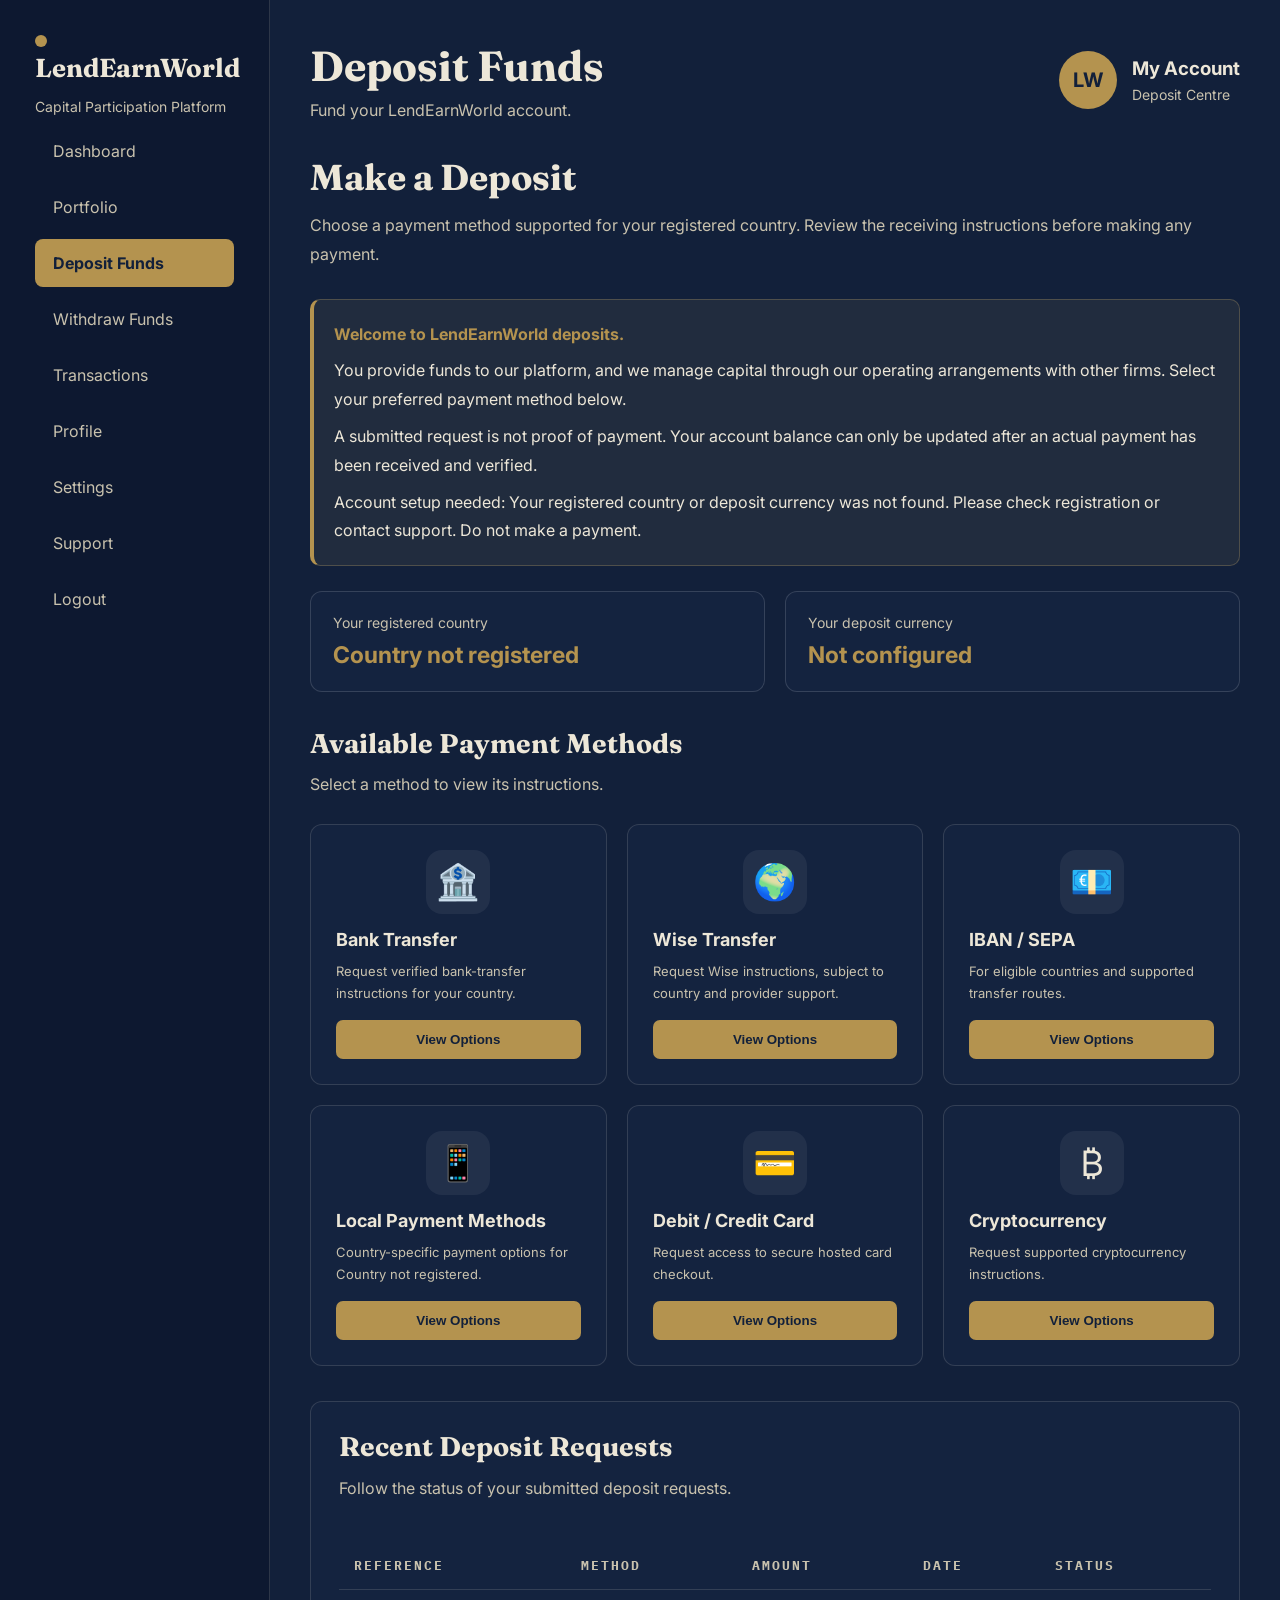
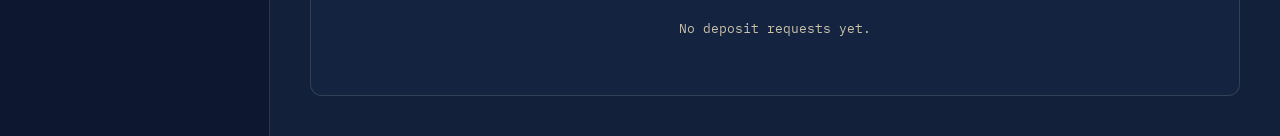
==== commit a15e1eb7: "update the files" ====
--- a/deposit.html
+++ b/deposit.html
@@ -1,7 +1,6 @@
 
 <!DOCTYPE html>
 <html lang="en">
-
 <head>
     <meta charset="UTF-8">
     <meta name="viewport" content="width=device-width, initial-scale=1.0">
@@ -9,124 +8,507 @@
     <title>Deposit Funds | LendEarnWorld</title>
 
     <link rel="preconnect" href="https://fonts.googleapis.com">
-
-    <link href="https://fonts.googleapis.com/css2?family=Fraunces:wght@600;700&family=Inter:wght@400;500;600;700&display=swap" rel="stylesheet">
+    <link rel="preconnect" href="https://fonts.gstatic.com" crossorigin>
+
+    <link href="https://fonts.googleapis.com/css2?family=Fraunces:wght@500;600;700&family=Inter:wght@400;500;600;700&family=IBM+Plex+Mono:wght@400;500&display=swap" rel="stylesheet">
 
     <link rel="stylesheet" href="css/style.css">
     <link rel="stylesheet" href="css/dashboard.css">
 
     <style>
-        .deposit-methods {
+        /* =========================================
+           DEPOSIT PAGE STYLES
+        ========================================= */
+
+        :root {
+            --white: var(--paper, #f5f1e8);
+            --text: var(--paper-dim, #b7b1a5);
+            --card: var(--vault, #14233f);
+            --border: var(--rule, rgba(255,255,255,.14));
+            --gold: var(--brass, #c5a46d);
+            --gold2: var(--brass-bright, #e0c38b);
+            --bg: var(--ink, #0b1424);
+        }
+
+        .deposit-page {
+            width: 100%;
+            max-width: 1250px;
+            margin: 0 auto;
+            box-sizing: border-box;
+        }
+
+        .deposit-page * {
+            box-sizing: border-box;
+        }
+
+        .deposit-intro {
+            margin-bottom: 30px;
+        }
+
+        .deposit-intro h2 {
+            font-family: 'Fraunces', serif;
+            font-size: 36px;
+            margin-bottom: 12px;
+            color: var(--white);
+        }
+
+        .deposit-intro p,
+        .deposit-subtitle {
+            color: var(--text);
+            line-height: 1.8;
+        }
+
+        .deposit-country {
             display: grid;
-            grid-template-columns: repeat(auto-fit, minmax(230px, 1fr));
+            grid-template-columns: repeat(2, minmax(0, 1fr));
             gap: 20px;
-            margin-top: 20px;
-        }
-
-        .deposit-method-card {
+            margin: 25px 0;
+        }
+
+        .country-box {
+            background: var(--card);
+            border: 1px solid var(--border);
+            border-radius: 12px;
+            padding: 22px;
+        }
+
+        .country-box span {
+            display: block;
+            color: var(--text);
+            font-size: 14px;
+            margin-bottom: 10px;
+        }
+
+        .country-box strong {
+            color: var(--gold);
+            font-size: 23px;
+        }
+
+        .deposit-notice {
+            background: rgba(217,184,114,.08);
+            border: 1px solid rgba(217,184,114,.25);
+            border-left: 4px solid var(--gold);
+            padding: 20px;
+            border-radius: 10px;
+            margin: 25px 0;
+            color: var(--white);
+            line-height: 1.8;
+        }
+
+        .deposit-notice strong {
+            color: var(--gold);
+        }
+
+        .deposit-notice p {
+            margin-top: 8px;
+        }
+
+        .deposit-section-title {
+            font-family: 'Fraunces', serif;
+            font-size: 27px;
+            margin: 35px 0 10px;
+            color: var(--white);
+        }
+
+        .deposit-subtitle {
+            margin-bottom: 20px;
+        }
+
+        .deposit-page .payment-grid {
+            display: grid;
+            grid-template-columns: repeat(3, minmax(0, 1fr));
+            gap: 20px;
+            margin-top: 25px;
+        }
+
+        .deposit-page .payment-card {
+            min-width: 0;
+            background: var(--card);
+            border: 1px solid var(--border);
+            border-radius: 12px;
             padding: 25px;
-            border: 1px solid rgba(212, 175, 55, 0.25);
-            border-radius: 12px;
-            background: rgba(255, 255, 255, 0.03);
-        }
-
-        .deposit-method-card h3 {
-            margin: 12px 0;
-        }
-
-        .deposit-method-card p {
+            text-align: left;
+            transition: .25s;
+        }
+
+        .deposit-page .payment-card:hover {
+            transform: translateY(-4px);
+            border-color: var(--gold);
+        }
+
+        .deposit-page .payment-card.selected {
+            border: 1px solid var(--gold);
+            background: #243B63;
+        }
+
+        .deposit-page .payment-icon {
+            font-size: 35px;
+            margin-bottom: 15px;
+        }
+
+        .deposit-page .payment-card h3 {
+            color: var(--white);
+            font-size: 18px;
+            margin-bottom: 10px;
+        }
+
+        .deposit-page .payment-card p {
+            color: var(--text);
+            font-size: 13px;
             line-height: 1.7;
-            margin-bottom: 18px;
-        }
-
-        .deposit-method-icon {
-            font-size: 35px;
-        }
-
-        .deposit-form-panel {
+            min-height: 45px;
+            margin-bottom: 15px;
+        }
+
+        .deposit-page .payment-card button {
+            width: 100%;
+            padding: 12px;
+            background: var(--gold);
+            color: var(--bg);
+            border: none;
+            border-radius: 7px;
+            font-weight: 700;
+            cursor: pointer;
+        }
+
+        .deposit-page .payment-card button:hover {
+            background: var(--gold2);
+        }
+
+        .deposit-page .payment-details {
             display: none;
             margin-top: 25px;
         }
 
-        .deposit-form-panel.active {
+        .deposit-page .payment-details.active {
             display: block;
-        }
-
-        .deposit-form {
-            max-width: 650px;
-        }
-
-        .deposit-form .form-group {
+            animation: depositFade .3s ease;
+        }
+
+        @keyframes depositFade {
+            from {
+                opacity: 0;
+                transform: translateY(8px);
+            }
+
+            to {
+                opacity: 1;
+                transform: translateY(0);
+            }
+        }
+
+        .deposit-page .deposit-panel {
+            width: 100%;
+            background: var(--card);
+            border: 1px solid var(--border);
+            border-radius: 12px;
+            padding: 28px;
+        }
+
+        .deposit-page .deposit-panel h2 {
+            font-family: 'Fraunces', serif;
+            font-size: 27px;
+            margin-bottom: 12px;
+            color: var(--white);
+        }
+
+        .deposit-page .deposit-panel > p {
+            color: var(--text);
+            line-height: 1.7;
             margin-bottom: 20px;
         }
 
-        .deposit-form label {
-            display: block;
-            margin-bottom: 8px;
+        .deposit-page .deposit-form {
+            display: grid;
+            grid-template-columns: repeat(2, minmax(0, 1fr));
+            gap: 18px;
+            margin-top: 20px;
+        }
+
+        .deposit-page .form-group {
+            display: flex;
+            flex-direction: column;
+            gap: 8px;
+            min-width: 0;
+        }
+
+        .deposit-page .full-width {
+            grid-column: 1 / -1;
+        }
+
+        .deposit-page .deposit-form label,
+        .deposit-page .form-group > label {
+            color: var(--white);
+            font-size: 14px;
             font-weight: 600;
         }
 
-        .deposit-form input,
-        .deposit-form select {
+        .deposit-page .deposit-form input,
+        .deposit-page .deposit-form select,
+        .deposit-page .form-group select {
             width: 100%;
-            padding: 13px;
-            border: 1px solid #d5d5d5;
-            border-radius: 7px;
-            font-size: 15px;
-            box-sizing: border-box;
-        }
-
-        .deposit-form button {
-            margin-top: 10px;
-        }
-
-        .deposit-notice {
+            min-width: 0;
+            padding: 14px;
+            border: 1px solid var(--border);
+            background: #0F1B31;
+            color: white;
+            border-radius: 8px;
+            font: inherit;
+        }
+
+        .deposit-page .deposit-form input:focus,
+        .deposit-page .deposit-form select:focus {
+            outline: none;
+            border-color: var(--gold);
+        }
+
+        .deposit-page .deposit-form input::placeholder {
+            color: #8994A7;
+        }
+
+        .deposit-page .instruction-box {
+            background: #14233F;
+            border: 1px solid var(--border);
+            border-radius: 10px;
+            padding: 20px;
+            margin: 20px 0;
+            overflow-wrap: anywhere;
+        }
+
+        .deposit-page .instruction-box h3 {
+            color: var(--gold);
+            margin-bottom: 15px;
+        }
+
+        .deposit-page .instruction-row {
+            display: flex;
+            justify-content: space-between;
+            gap: 15px;
+            padding: 12px 0;
+            border-bottom: 1px solid var(--border);
+        }
+
+        .deposit-page .instruction-row:last-child {
+            border-bottom: none;
+        }
+
+        .deposit-page .instruction-row span {
+            color: var(--text);
+            font-size: 13px;
+        }
+
+        .deposit-page .instruction-row strong {
+            color: var(--white);
+            text-align: right;
+            overflow-wrap: anywhere;
+        }
+
+        .deposit-page .setup-warning {
             padding: 15px;
             border-radius: 8px;
+            background: rgba(166,67,46,.13);
+            border: 1px solid rgba(166,67,46,.45);
+            color: #F0C2B6;
             line-height: 1.7;
-            margin: 20px 0;
-            background: rgba(212, 175, 55, 0.10);
-        }
-
-        .method-button {
+            margin: 15px 0;
+        }
+
+        .deposit-page .deposit-submit {
+            background: var(--gold);
+            color: var(--bg);
+            padding: 14px 25px;
+            border: none;
+            border-radius: 7px;
+            font-weight: 700;
             cursor: pointer;
-        }
-
-        .method-button.selected {
-            outline: 2px solid #d4af37;
-        }
-
-        .deposit-status {
-            display: inline-block;
-            padding: 6px 10px;
-            border-radius: 20px;
-            font-size: 12px;
-            background: rgba(212, 175, 55, 0.15);
-        }
-
-        .empty-deposits {
+            margin-top: 15px;
+        }
+
+        .deposit-page .deposit-submit:hover {
+            background: var(--gold2);
+        }
+
+        .deposit-page .deposit-history {
+            margin-top: 35px;
+        }
+
+        .deposit-page .history-wrap {
+            overflow-x: auto;
+        }
+
+        .deposit-page .history-table {
+            width: 100%;
+            border-collapse: collapse;
+            min-width: 650px;
+            margin-top: 20px;
+        }
+
+        .deposit-page .history-table th {
+            text-align: left;
+            color: var(--text);
+            font-size: 13px;
+            padding: 15px;
+            border-bottom: 1px solid var(--border);
+        }
+
+        .deposit-page .history-table td {
+            padding: 16px 15px;
+            border-bottom: 1px solid var(--border);
+            color: var(--white);
+            font-size: 13px;
+        }
+
+        .deposit-page .pending-status {
+            color: var(--gold);
+            font-weight: 600;
+        }
+
+        .deposit-page .empty-history {
             text-align: center;
-            padding: 25px;
-        }
-
-        .currency-display {
-            font-weight: 700;
-            margin-top: 8px;
-            display: block;
-        }
-
-        @media (max-width: 600px) {
-            .deposit-methods {
+            color: var(--text) !important;
+            padding: 30px !important;
+        }
+
+        .menu-toggle {
+            display: none;
+        }
+
+        @media(max-width: 1000px) {
+            .deposit-page .payment-grid {
+                grid-template-columns: repeat(2, minmax(0, 1fr));
+            }
+        }
+
+        @media(max-width: 768px) {
+            .deposit-page .deposit-country,
+            .deposit-page .payment-grid,
+            .deposit-page .deposit-form {
                 grid-template-columns: 1fr;
             }
 
-            .activity-table {
-                display: block;
-                overflow-x: auto;
+            .deposit-page .deposit-form .full-width {
+                grid-column: auto;
             }
-        }
+
+            .deposit-page .deposit-panel {
+                padding: 20px;
+            }
+
+            .deposit-page .deposit-intro h2 {
+                font-size: 29px;
+            }
+
+            .deposit-page .instruction-row {
+                flex-direction: column;
+                gap: 5px;
+            }
+
+            .deposit-page .instruction-row strong {
+                text-align: left;
+            }
+
+            .menu-toggle {
+                display: inline-block;
+                padding: 8px 12px;
+                margin-right: 10px;
+                background: var(--gold);
+                color: var(--bg);
+                border: none;
+                border-radius: 6px;
+                cursor: pointer;
+            }
+        }
+
+
+/* =========================================
+   FINAL DEPOSIT PAGE CSS FIX
+========================================= */
+
+/* Fix sidebar brand and subtitle */
+.sidebar .brand {
+    display: flex !important;
+    flex-direction: column !important;
+    align-items: flex-start !important;
+    justify-content: flex-start !important;
+    gap: 5px !important;
+    width: 100% !important;
+    height: auto !important;
+    box-sizing: border-box !important;
+    overflow: visible !important;
+}
+
+.sidebar .brand h2 {
+    display: block !important;
+    margin: 0 !important;
+    padding: 0 !important;
+    white-space: nowrap !important;
+    line-height: 1.3 !important;
+}
+
+.sidebar .brand .brand-subtitle {
+    display: block !important;
+    position: static !important;
+    width: 100% !important;
+    max-width: 100% !important;
+    margin: 5px 0 0 !important;
+    padding: 0 !important;
+    line-height: 1.5 !important;
+    white-space: normal !important;
+    overflow-wrap: break-word !important;
+}
+
+/* Keep deposit cards dark navy */
+.deposit-page {
+    --card: #14233f;
+}
+
+.deposit-page .country-box,
+.deposit-page .payment-card,
+.deposit-page .deposit-panel {
+    background: #14233f !important;
+}
+
+/* Fix country and currency boxes */
+.deposit-page .country-box {
+    border: 1px solid rgba(255,255,255,.14) !important;
+    border-radius: 12px;
+    padding: 22px;
+}
+
+/* Keep content inside its available width */
+.deposit-page,
+.deposit-page * {
+    box-sizing: border-box;
+}
+
+.deposit-page .payment-grid {
+    grid-template-columns: repeat(3, minmax(0, 1fr));
+}
+
+/* Tablet */
+@media (max-width: 1000px) {
+    .deposit-page .payment-grid {
+        grid-template-columns: repeat(2, minmax(0, 1fr));
+    }
+}
+
+/* Mobile */
+@media (max-width: 768px) {
+    .sidebar .brand {
+        align-items: flex-start !important;
+    }
+
+    .deposit-page .payment-grid,
+    .deposit-page .deposit-country,
+    .deposit-page .deposit-form {
+        grid-template-columns: 1fr !important;
+    }
+}
+
     </style>
 
+    <script src="js/account-balance.js"></script>
+    <script src="js/account-balance.js"></script>
 </head>
 
 <body>
@@ -138,33 +520,48 @@
     <aside class="sidebar">
 
         <div class="brand">
-            <span class="brand-dot"></span>
+            <div class="brand-dot"></div>
             <h2>LendEarnWorld</h2>
+            <p class="brand-subtitle">Capital Participation Platform</p>
         </div>
 
-        <p class="brand-subtitle">Investor Dashboard</p>
-
         <ul class="sidebar-menu">
 
-            <li><a href="dashboard.html">🏠 Dashboard</a></li>
-
-            <li><a href="portfolio.html">📊 Portfolio</a></li>
+            <li>
+                <a href="dashboard.html">Dashboard</a>
+            </li>
+
+            <li>
+                <a href="portfolio.html">Portfolio</a>
+            </li>
 
             <li class="active">
-                <a href="deposit.html">💳 Deposit Funds</a>
+                <a href="deposit.html">Deposit Funds</a>
             </li>
 
-            <li><a href="withdraw.html">💸 Withdraw Funds</a></li>
-
-            <li><a href="transactions.html">📄 Transactions</a></li>
-
-            <li><a href="profile.html">👤 Profile</a></li>
-
-            <li><a href="settings.html">⚙️ Settings</a></li>
-
-            <li><a href="support.html">❓ Support</a></li>
-
-            <li><a href="index.html">🚪 Logout</a></li>
+            <li>
+                <a href="withdraw.html">Withdraw Funds</a>
+            </li>
+
+            <li>
+                <a href="transactions.html">Transactions</a>
+            </li>
+
+            <li>
+                <a href="profile.html">Profile</a>
+            </li>
+
+            <li>
+                <a href="settings.html">Settings</a>
+            </li>
+
+            <li>
+                <a href="support.html">Support</a>
+            </li>
+
+            <li>
+                <a href="index.html">Logout</a>
+            </li>
 
         </ul>
 
@@ -175,448 +572,732 @@
 
     <main class="content">
 
-        <header class="topbar">
+        <div class="topbar">
 
             <div>
+                <button class="menu-toggle" id="menuToggle" type="button" aria-label="Open menu">☰</button>
                 <h1>Deposit Funds</h1>
-                <p>Submit a funding request to your LendEarnWorld account.</p>
+                <p>Fund your LendEarnWorld account.</p>
             </div>
 
-        </header>
-
-
-        <!-- BALANCE CARDS -->
-
-        <section class="cards">
-
-            <div class="card card-primary">
-                <span>Available Balance</span>
-                <h2>—</h2>
-                <p>Your verified available account balance in USD.</p>
+            <div class="user-box">
+                <div class="avatar">LW</div>
+                <div>
+                    <h3>My Account</h3>
+                    <span>Deposit Centre</span>
+                </div>
             </div>
 
-            <div class="card">
-                <span>Total Deposited</span>
-                <h2>—</h2>
-                <p>Your confirmed deposits will appear here.</p>
+        </div>
+
+
+        <div class="deposit-page">
+
+            <section class="deposit-intro">
+                <h2>Make a Deposit</h2>
+
+                <p>
+                    Choose a payment method supported for your registered
+                    country. Review the receiving instructions before
+                    making any payment.
+                </p>
+            </section>
+
+
+            <div class="deposit-notice">
+                <strong>Welcome to LendEarnWorld deposits.</strong>
+
+                <p>
+                    You provide funds to our platform, and we manage capital
+                    through our operating arrangements with other firms.
+                    Select your preferred payment method below.
+                </p>
+
+                <p>
+                    A submitted request is not proof of payment. Your account
+                    balance can only be updated after an actual payment has
+                    been received and verified.
+                </p>
             </div>
 
-        </section>
-
-
-        <!-- INTRODUCTION -->
-
-        <section class="panel deposit-welcome">
-
-            <h2>Fund Your LendEarnWorld Account</h2>
-
-            <p>
-                Choose your preferred funding method and enter the amount
-                you would like to deposit.
+
+            <div class="deposit-country">
+
+                <div class="country-box">
+                    <span>Your registered country</span>
+                    <strong id="countryDisplay">Loading...</strong>
+                </div>
+
+                <div class="country-box">
+                    <span>Your deposit currency</span>
+                    <strong id="currencyDisplay">Loading...</strong>
+                </div>
+
+            </div>
+
+
+            <h2 class="deposit-section-title">
+                Available Payment Methods
+            </h2>
+
+            <p class="deposit-subtitle">
+                Select a method to view its instructions.
             </p>
 
-            <p>
-                Your deposit request will be recorded for payment processing
-                and verification. Your account balance will only be updated
-                after the payment has been received and confirmed.
-            </p>
-
-            <div class="deposit-notice">
-                <strong>Important:</strong>
-                Submitting a deposit request does not mean that money has
-                been received. Do not send money or cryptocurrency until
-                official payment instructions have been provided and verified.
-            </div>
-
-        </section>
-
-
-        <!-- CURRENCY INFORMATION -->
-
-        <section class="panel">
-
-            <h2>Your Deposit Currency</h2>
-
-            <p id="currencyMessage">
-                Checking your registered country and deposit currency...
-            </p>
-
-            <span class="currency-display" id="currencyDisplay"></span>
-
-        </section>
-
-
-        <!-- SELECT PAYMENT METHOD -->
-
-        <section class="panel">
-
-            <div class="panel-title">
-
-                <h2>Select Deposit Method</h2>
-
-                <p>Choose how you would like to fund your account.</p>
-
-            </div>
-
-
-            <div class="deposit-methods">
-
-                <!-- BANK TRANSFER -->
-
-                <div class="deposit-method-card" id="bankCard">
-
-                    <div class="deposit-method-icon">🏦</div>
-
-                    <h3>Bank Transfer</h3>
+
+            <div class="payment-grid" id="paymentGrid"></div>
+
+
+            <!-- BANK TRANSFER -->
+
+            <section class="payment-details" id="bankDetails">
+
+                <div class="deposit-panel">
+
+                    <h2>Bank Transfer</h2>
 
                     <p>
-                        Submit a bank transfer deposit request using
-                        your country's local currency.
+                        Request bank-transfer instructions for your country.
+                        Only use receiving details that have been officially
+                        verified and displayed by LendEarnWorld.
                     </p>
 
-                    <button
-                        type="button"
-                        class="btn-primary method-button"
-                        onclick="showMethod('bank')">
-
-                        Continue
-
+                    <div class="instruction-box">
+                        <h3>LendEarnWorld Receiving Bank Account</h3>
+                        <div id="bankInstructions"></div>
+                    </div>
+
+                    <div class="setup-warning" id="bankWarning">
+                        Bank receiving details have not yet been configured.
+                        Do not send money until verified account details
+                        are displayed here.
+                    </div>
+
+                    <form class="deposit-form" id="bankForm">
+
+                        <div class="form-group">
+                            <label for="sendingBank">Your sending bank</label>
+                            <input type="text" id="sendingBank"
+                                placeholder="Enter your bank name" required>
+                        </div>
+
+                        <div class="form-group">
+                            <label for="bankAmount">Deposit amount</label>
+                            <input type="number" id="bankAmount"
+                                min="1" step="0.01"
+                                placeholder="Enter amount" required>
+                        </div>
+
+                        <div class="form-group full-width">
+                            <label for="bankHolder">Account holder name</label>
+                            <input type="text" id="bankHolder"
+                                placeholder="Name on your bank account" required>
+                        </div>
+
+                        <div class="form-group full-width">
+                            <button type="submit" class="deposit-submit"
+                                id="bankSubmit">
+                                Request Bank Instructions
+                            </button>
+                        </div>
+
+                    </form>
+
+                </div>
+
+            </section>
+
+
+            <!-- WISE -->
+
+            <section class="payment-details" id="wiseDetails">
+
+                <div class="deposit-panel">
+
+                    <h2>Wise Transfer</h2>
+
+                    <p>
+                        Request Wise transfer instructions where the service
+                        and receiving account are supported.
+                    </p>
+
+                    <div class="instruction-box">
+                        <h3>Wise Receiving Details</h3>
+                        <div id="wiseInstructions"></div>
+                    </div>
+
+                    <div class="setup-warning" id="wiseWarning">
+                        Wise receiving details are not configured yet.
+                    </div>
+
+                    <form class="deposit-form" id="wiseForm">
+
+                        <div class="form-group">
+                            <label for="wiseAmount">Deposit amount</label>
+                            <input type="number" id="wiseAmount"
+                                min="1" step="0.01" required
+                                placeholder="Enter amount">
+                        </div>
+
+                        <div class="form-group">
+                            <label for="wiseSender">Your Wise name</label>
+                            <input type="text" id="wiseSender"
+                                required placeholder="Your full name">
+                        </div>
+
+                        <div class="form-group full-width">
+                            <button type="submit" class="deposit-submit"
+                                id="wiseSubmit">
+                                Request Wise Instructions
+                            </button>
+                        </div>
+
+                    </form>
+
+                </div>
+
+            </section>
+
+
+            <!-- IBAN / SEPA -->
+
+            <section class="payment-details" id="ibanDetails">
+
+                <div class="deposit-panel">
+
+                    <h2>IBAN / SEPA Transfer</h2>
+
+                    <p>
+                        For eligible countries and supported international
+                        or European bank-transfer routes.
+                    </p>
+
+                    <div class="instruction-box">
+                        <h3>IBAN Receiving Details</h3>
+                        <div id="ibanInstructions"></div>
+                    </div>
+
+                    <div class="setup-warning" id="ibanWarning">
+                        IBAN / SEPA receiving details are not configured.
+                    </div>
+
+                    <form class="deposit-form" id="ibanForm">
+
+                        <div class="form-group">
+                            <label for="ibanAmount">Deposit amount</label>
+                            <input type="number" id="ibanAmount"
+                                min="1" step="0.01" required
+                                placeholder="Enter amount">
+                        </div>
+
+                        <div class="form-group">
+                            <label for="ibanSender">Your full name</label>
+                            <input type="text" id="ibanSender"
+                                required placeholder="Your full name">
+                        </div>
+
+                        <div class="form-group full-width">
+                            <button type="submit" class="deposit-submit"
+                                id="ibanSubmit">
+                                Request IBAN / SEPA Instructions
+                            </button>
+                        </div>
+
+                    </form>
+
+                </div>
+
+            </section>
+
+
+            <!-- LOCAL PAYMENT -->
+
+            <section class="payment-details" id="localDetails">
+
+                <div class="deposit-panel">
+
+                    <h2 id="localTitle">Local Payment Options</h2>
+
+                    <p id="localDescription">
+                        Choose a local payment method.
+                    </p>
+
+                    <div class="form-group">
+                        <label for="localMethod">
+                            Available local payment method
+                        </label>
+
+                        <select id="localMethod"></select>
+                    </div>
+
+                    <div class="instruction-box">
+                        <h3>Receiving Instructions</h3>
+                        <div id="localInstructions"></div>
+                    </div>
+
+                    <div class="setup-warning" id="localWarning">
+                        Local payment details are not configured.
+                    </div>
+
+                    <form class="deposit-form" id="localForm">
+
+                        <div class="form-group">
+                            <label for="localAmount">Deposit amount</label>
+                            <input type="number" id="localAmount"
+                                min="1" step="0.01" required
+                                placeholder="Enter amount">
+                        </div>
+
+                        <div class="form-group">
+                            <label for="localSender">Your full name</label>
+                            <input type="text" id="localSender"
+                                required placeholder="Your full name">
+                        </div>
+
+                        <div class="form-group full-width">
+                            <button type="submit" class="deposit-submit"
+                                id="localSubmit">
+                                Request Local Payment Instructions
+                            </button>
+                        </div>
+
+                    </form>
+
+                </div>
+
+            </section>
+
+
+            <!-- CARD PAYMENT -->
+
+            <section class="payment-details" id="cardDetails">
+
+                <div class="deposit-panel">
+
+                    <h2>Debit / Credit Card</h2>
+
+                    <p>
+                        Request access to secure hosted card checkout.
+                        Card details must be entered only on the payment
+                        provider's secure checkout page.
+                    </p>
+
+                    <div class="instruction-box">
+                        <h3>Secure Card Checkout</h3>
+                        <div id="cardInstructions"></div>
+                    </div>
+
+                    <div class="setup-warning" id="cardWarning">
+                        Card checkout has not been connected yet.
+                        Never enter card numbers or CVV details directly
+                        into this demonstration website.
+                    </div>
+
+                    <form class="deposit-form" id="cardForm">
+
+                        <div class="form-group">
+                            <label for="cardAmount">Deposit amount</label>
+                            <input type="number" id="cardAmount"
+                                min="1" step="0.01" required
+                                placeholder="Enter amount">
+                        </div>
+
+                        <div class="form-group">
+                            <label for="cardName">Cardholder name</label>
+                            <input type="text" id="cardName"
+                                required placeholder="Your full name">
+                        </div>
+
+                        <div class="form-group full-width">
+                            <button type="submit" class="deposit-submit"
+                                id="cardSubmit">
+                                Request Card Checkout
+                            </button>
+                        </div>
+
+                    </form>
+
+                </div>
+
+            </section>
+
+
+            <!-- CRYPTO -->
+
+            <section class="payment-details" id="cryptoDetails">
+
+                <div class="deposit-panel">
+
+                    <h2>Cryptocurrency Deposit</h2>
+
+                    <p>
+                        Choose the cryptocurrency you intend to use.
+                        Always verify the blockchain network before
+                        transferring funds.
+                    </p>
+
+                    <div class="deposit-form">
+
+                        <div class="form-group">
+                            <label for="cryptoAsset">
+                                Select cryptocurrency
+                            </label>
+
+                            <select id="cryptoAsset">
+                                <option value="BTC">Bitcoin (BTC)</option>
+                                <option value="ETH">Ethereum (ETH)</option>
+                                <option value="USDT-TRC20">USDT (TRC20)</option>
+                                <option value="USDC-ERC20">USDC (ERC20)</option>
+                            </select>
+                        </div>
+
+                        <div class="form-group">
+                            <label for="cryptoAmount">
+                                Deposit amount in local currency
+                            </label>
+
+                            <input type="number" id="cryptoAmount"
+                                min="1" step="0.01"
+                                placeholder="Enter amount">
+                        </div>
+
+                    </div>
+
+                    <div class="instruction-box">
+                        <h3>Receiving Wallet</h3>
+                        <div id="cryptoInstructions"></div>
+                    </div>
+
+                    <div class="setup-warning" id="cryptoWarning">
+                        Cryptocurrency receiving wallets have not
+                        been configured. Do not send funds yet.
+                    </div>
+
+                    <button type="button" class="deposit-submit"
+                        id="cryptoSubmit">
+                        Request Crypto Instructions
                     </button>
 
                 </div>
 
-
-                <!-- CRYPTO -->
-
-                <div class="deposit-method-card" id="cryptoCard">
-
-                    <div class="deposit-method-icon">₿</div>
-
-                    <h3>Cryptocurrency</h3>
+            </section>
+
+
+            <!-- DEPOSIT HISTORY -->
+
+            <section class="deposit-history">
+
+                <div class="deposit-panel">
+
+                    <h2>Recent Deposit Requests</h2>
 
                     <p>
-                        Submit a cryptocurrency deposit request using
-                        Bitcoin, Ethereum, USDT or USDC.
+                        Follow the status of your submitted deposit requests.
                     </p>
 
-                    <button
-                        type="button"
-                        class="btn-primary method-button"
-                        onclick="showMethod('crypto')">
-
-                        Continue
-
-                    </button>
+                    <div class="history-wrap">
+
+                        <table class="history-table">
+
+                            <thead>
+                                <tr>
+                                    <th>Reference</th>
+                                    <th>Method</th>
+                                    <th>Amount</th>
+                                    <th>Date</th>
+                                    <th>Status</th>
+                                </tr>
+                            </thead>
+
+                            <tbody id="depositHistory">
+                                <tr>
+                                    <td colspan="5" class="empty-history">
+                                        No deposit requests yet.
+                                    </td>
+                                </tr>
+                            </tbody>
+
+                        </table>
+
+                    </div>
 
                 </div>
 
-            </div>
-
-        </section>
-
-
-        <!-- BANK DEPOSIT FORM -->
-
-        <section id="bank-method" class="panel deposit-form-panel">
-
-            <h2>Bank Transfer Deposit</h2>
-
-            <p>Enter the amount you would like to deposit.</p>
-
-            <div class="deposit-notice">
-                Official bank transfer instructions have not yet been
-                configured. You can submit a request for demonstration
-                purposes, but do not transfer funds until verified
-                business payment details are provided.
-            </div>
-
-            <form id="bankDepositForm" class="deposit-form">
-
-                <div class="form-group">
-
-                    <label for="bankAmount">
-                        Deposit Amount
-                    </label>
-
-                    <input
-                        type="number"
-                        id="bankAmount"
-                        name="amount"
-                        min="1"
-                        step="0.01"
-                        placeholder="Enter deposit amount"
-                        required
-                    >
-
-                    <small id="bankCurrencyLabel"></small>
-
-                </div>
-
-                <div class="form-group">
-
-                    <label for="bankName">
-                        Bank Account Holder Name
-                    </label>
-
-                    <input
-                        type="text"
-                        id="bankName"
-                        name="accountHolder"
-                        placeholder="Enter your account holder name"
-                        required
-                    >
-
-                </div>
-
-                <button type="submit" class="btn-primary">
-                    Submit Deposit Request
-                </button>
-
-            </form>
-
-        </section>
-
-
-        <!-- CRYPTO DEPOSIT FORM -->
-
-        <section id="crypto-method" class="panel deposit-form-panel">
-
-            <h2>Cryptocurrency Deposit</h2>
-
-            <p>Select your cryptocurrency and enter your deposit amount.</p>
-
-            <div class="deposit-notice">
-                Official wallet addresses and live exchange-rate quotes
-                have not yet been configured. Do not send cryptocurrency
-                until the correct wallet address, network and payment
-                amount are provided.
-            </div>
-
-            <form id="cryptoDepositForm" class="deposit-form">
-
-                <div class="form-group">
-
-                    <label for="cryptoType">
-                        Select Cryptocurrency
-                    </label>
-
-                    <select id="cryptoType" name="cryptoType" required>
-
-                        <option value="">Choose cryptocurrency</option>
-
-                        <option value="BTC">Bitcoin (BTC)</option>
-
-                        <option value="ETH">Ethereum (ETH)</option>
-
-                        <option value="USDT-TRC20">USDT (TRC20)</option>
-
-                        <option value="USDC-ERC20">USDC (ERC20)</option>
-
-                    </select>
-
-                </div>
-
-
-                <div class="form-group">
-
-                    <label for="cryptoAmount">
-                        Deposit Amount
-                    </label>
-
-                    <input
-                        type="number"
-                        id="cryptoAmount"
-                        name="amount"
-                        min="1"
-                        step="0.01"
-                        placeholder="Enter deposit amount"
-                        required
-                    >
-
-                    <small id="cryptoCurrencyLabel"></small>
-
-                </div>
-
-
-                <button type="submit" class="btn-primary">
-                    Submit Deposit Request
-                </button>
-
-            </form>
-
-        </section>
-
-
-        <!-- DEPOSIT PROCESS -->
-
-        <section class="panel">
-
-            <div class="panel-title">
-                <h2>Deposit Process</h2>
-            </div>
-
-            <div class="timeline">
-
-                <div class="timeline-step">
-                    <div class="timeline-circle">1</div>
-                    <h4>Choose Method</h4>
-                    <p>Select Bank Transfer or Cryptocurrency.</p>
-                </div>
-
-                <div class="timeline-step">
-                    <div class="timeline-circle">2</div>
-                    <h4>Enter Amount</h4>
-                    <p>Enter the amount you want to deposit.</p>
-                </div>
-
-                <div class="timeline-step">
-                    <div class="timeline-circle">3</div>
-                    <h4>Payment</h4>
-                    <p>Follow official payment instructions when provided.</p>
-                </div>
-
-                <div class="timeline-step">
-                    <div class="timeline-circle">4</div>
-                    <h4>Verification</h4>
-                    <p>Your payment must be received and verified.</p>
-                </div>
-
-            </div>
-
-        </section>
-
-
-        <!-- RECENT DEPOSIT REQUESTS -->
-
-        <section class="panel">
-
-            <div class="panel-title">
-
-                <h2>Recent Deposit Requests</h2>
-
-                <p>
-                    Follow the status of your submitted deposit requests.
-                </p>
-
-            </div>
-
-            <table class="activity-table">
-
-                <thead>
-
-                    <tr>
-                        <th>Reference</th>
-                        <th>Method</th>
-                        <th>Amount</th>
-                        <th>Date</th>
-                        <th>Status</th>
-                    </tr>
-
-                </thead>
-
-                <tbody id="depositHistory">
-
-                    <tr>
-                        <td colspan="5" class="empty-deposits">
-                            No deposit requests yet.
-                        </td>
-                    </tr>
-
-                </tbody>
-
-            </table>
-
-        </section>
+            </section>
+
+        </div>
 
     </main>
 
 </div>
 
 
+<script src="js/dashboard.js"></script>
+
 <script>
-
-// =====================================
-// GET REGISTERED COUNTRY AND CURRENCY
-// =====================================
-
-const countryCode = localStorage.getItem("lewCountry") || "";
-
-const depositCurrency =
-    localStorage.getItem("lewDepositCurrency") || "";
-
-const currencyMessage = document.getElementById("currencyMessage");
-
-const currencyDisplay = document.getElementById("currencyDisplay");
-
-
-// Check whether registration information exists
-
-if (countryCode && depositCurrency) {
-
-    currencyMessage.textContent =
-        "Your deposit currency is based on your registered country.";
-
-    currencyDisplay.textContent = depositCurrency;
-
-} else {
-
-    currencyMessage.textContent =
-        "No registered country was found. For this demonstration, USD will be used.";
-
-    currencyDisplay.textContent = "USD";
-
-}
-
-
-// Use registered currency or USD for demonstration
-
-const activeCurrency = depositCurrency || "USD";
-
-
-// Display currency beside amount fields
-
-document.getElementById("bankCurrencyLabel").textContent =
-    "Amount in " + activeCurrency;
-
-document.getElementById("cryptoCurrencyLabel").textContent =
-    "Amount in " + activeCurrency;
-
-
-// =====================================
-// SHOW SELECTED PAYMENT METHOD
-// =====================================
-
-function showMethod(method) {
-
-    document.getElementById("bank-method").classList.remove("active");
-
-    document.getElementById("crypto-method").classList.remove("active");
-
-    document.getElementById("bankCard").classList.remove("selected");
-
-    document.getElementById("cryptoCard").classList.remove("selected");
-
-
-    if (method === "bank") {
-
-        document.getElementById("bank-method").classList.add("active");
-
-        document.getElementById("bankCard").classList.add("selected");
-
+/* =========================================
+   LENDARNEARNWORLD DEPOSIT REQUEST SYSTEM
+
+   Frontend demonstration only.
+   It does not process, receive or verify payments.
+========================================= */
+
+const PAYMENT_CONFIG = {
+
+    bank: {
+        bankName: "",
+        accountName: "",
+        accountNumber: "",
+        branch: "",
+        swift: "",
+        iban: ""
+    },
+
+    wise: {
+        recipient: "",
+        email: "",
+        receivingDetails: "",
+        reference: ""
+    },
+
+    iban: {
+        beneficiary: "",
+        bankName: "",
+        iban: "",
+        bic: "",
+        reference: ""
+    },
+
+    card: {
+        checkoutUrl: ""
+    },
+
+    crypto: {
+        BTC: "",
+        ETH: "",
+        "USDT-TRC20": "",
+        "USDC-ERC20": ""
+    },
+
+    localMethods: {
+        KE: ["M-Pesa", "Local bank transfer"],
+        TZ: ["M-Pesa", "Tigo Pesa", "Airtel Money", "Local bank transfer"],
+        UG: ["MTN MoMo", "Airtel Money", "Local bank transfer"],
+        RW: ["MTN MoMo", "Airtel Money", "Local bank transfer"],
+        NG: ["Bank transfer", "USSD / bank app"],
+        GH: ["MTN MoMo", "Telecel Cash", "AT Money", "Local bank transfer"],
+        ZA: ["EFT / bank transfer"],
+        EG: ["Local bank transfer", "Mobile wallet (provider dependent)"],
+        IN: ["UPI (provider dependent)", "Local bank transfer"],
+        PK: ["Local bank transfer", "Mobile wallet (provider dependent)"],
+        BD: ["bKash (provider dependent)", "Nagad (provider dependent)", "Local bank transfer"],
+        PH: ["GCash (provider dependent)", "Maya (provider dependent)", "Local bank transfer"],
+        ID: ["QRIS / local transfer (provider dependent)", "Local bank transfer"],
+        MY: ["DuitNow (provider dependent)", "Local bank transfer"],
+        TH: ["PromptPay (provider dependent)", "Local bank transfer"],
+        BR: ["Pix (provider dependent)", "Local bank transfer"],
+        MX: ["SPEI / local bank transfer"],
+        AR: ["Local bank transfer"],
+        CO: ["PSE (provider dependent)", "Local bank transfer"],
+        US: ["ACH / local bank transfer"],
+        CA: ["Interac e-Transfer (provider dependent)", "Local bank transfer"],
+        GB: ["UK bank transfer", "Faster Payments (provider dependent)"],
+        AU: ["PayID / bank transfer (provider dependent)", "Local bank transfer"],
+        NZ: ["Local bank transfer"],
+        SG: ["PayNow (provider dependent)", "Local bank transfer"],
+        HK: ["FPS (provider dependent)", "Local bank transfer"],
+        JP: ["Local bank transfer"],
+        KR: ["Local bank transfer"],
+        AE: ["UAE local bank transfer"],
+        SA: ["Saudi local bank transfer"],
+        CH: ["Swiss bank transfer"],
+        TR: ["Local bank transfer"]
     }
 
-    if (method === "crypto") {
-
-        document.getElementById("crypto-method").classList.add("active");
-
-        document.getElementById("cryptoCard").classList.add("selected");
-
+};
+
+
+/* =========================================
+   REGISTERED COUNTRY AND CURRENCY
+========================================= */
+
+const savedCountry = (
+    localStorage.getItem("lewCountry") || ""
+).trim().toUpperCase();
+
+const savedCurrency = (
+    localStorage.getItem("lewDepositCurrency") || ""
+).trim().toUpperCase();
+
+
+function getCountryName(code) {
+
+    if (!code) {
+        return "Country not registered";
     }
 
-
-    const selectedPanel = document.getElementById(method + "-method");
-
-    selectedPanel.scrollIntoView({
+    try {
+        return new Intl.DisplayNames(
+            ["en"],
+            { type: "region" }
+        ).of(code) || code;
+
+    } catch (error) {
+        return code;
+    }
+
+}
+
+
+const countryName = getCountryName(savedCountry);
+
+document.getElementById("countryDisplay").textContent =
+    countryName;
+
+document.getElementById("currencyDisplay").textContent =
+    savedCurrency || "Not configured";
+
+
+/* =========================================
+   INSTRUCTION DISPLAY
+========================================= */
+
+function addInstruction(container, label, value) {
+
+    const row = document.createElement("div");
+    row.className = "instruction-row";
+
+    const name = document.createElement("span");
+    name.textContent = label;
+
+    const detail = document.createElement("strong");
+    detail.textContent = value || "Not configured";
+
+    row.append(name, detail);
+
+    container.appendChild(row);
+
+}
+
+
+function validAmount(amount) {
+    return Number.isFinite(amount) && amount > 0;
+}
+
+
+function countryLocalMethods() {
+
+    return PAYMENT_CONFIG.localMethods[savedCountry] ||
+        ["Local bank transfer"];
+
+}
+
+
+const localMethods = countryLocalMethods();
+
+
+/* =========================================
+   PAYMENT METHOD CARDS
+========================================= */
+
+const methods = [
+
+    {
+        id: "bank",
+        icon: "🏦",
+        name: "Bank Transfer",
+        description: "Request verified bank-transfer instructions for your country."
+    },
+
+    {
+        id: "wise",
+        icon: "🌍",
+        name: "Wise Transfer",
+        description: "Request Wise instructions, subject to country and provider support."
+    },
+
+    {
+        id: "iban",
+        icon: "💶",
+        name: "IBAN / SEPA",
+        description: "For eligible countries and supported transfer routes."
+    },
+
+    {
+        id: "local",
+        icon: "📱",
+        name: "Local Payment Methods",
+        description: "Country-specific payment options for " + countryName + "."
+    },
+
+    {
+        id: "card",
+        icon: "💳",
+        name: "Debit / Credit Card",
+        description: "Request access to secure hosted card checkout."
+    },
+
+    {
+        id: "crypto",
+        icon: "₿",
+        name: "Cryptocurrency",
+        description: "Request supported cryptocurrency instructions."
+    }
+
+];
+
+
+const paymentGrid = document.getElementById("paymentGrid");
+
+
+methods.forEach(method => {
+
+    const card = document.createElement("div");
+    card.className = "payment-card";
+
+    const icon = document.createElement("div");
+    icon.className = "payment-icon";
+    icon.textContent = method.icon;
+
+    const title = document.createElement("h3");
+    title.textContent = method.name;
+
+    const description = document.createElement("p");
+    description.textContent = method.description;
+
+    const button = document.createElement("button");
+    button.type = "button";
+    button.textContent = "View Options";
+
+    button.addEventListener("click", function() {
+        showPaymentMethod(method.id, card);
+    });
+
+    card.append(icon, title, description, button);
+
+    paymentGrid.appendChild(card);
+
+});
+
+
+function showPaymentMethod(method, selectedCard) {
+
+    document.querySelectorAll(".payment-details")
+        .forEach(panel => panel.classList.remove("active"));
+
+    document.querySelectorAll(".payment-card")
+        .forEach(card => card.classList.remove("selected"));
+
+    const panel = document.getElementById(method + "Details");
+
+    if (!panel) {
+        return;
+    }
+
+    panel.classList.add("active");
+    selectedCard.classList.add("selected");
+
+    panel.scrollIntoView({
         behavior: "smooth",
         block: "start"
     });
@@ -624,18 +1305,249 @@
 }
 
 
-// =====================================
-// GET SAVED DEPOSIT REQUESTS
-// =====================================
-
-function getDepositRequests() {
+function showPendingWarning(id, message) {
+
+    const warning = document.getElementById(id);
+
+    warning.textContent = message;
+    warning.hidden = false;
+
+}
+
+
+/* =========================================
+   BANK TRANSFER
+========================================= */
+
+function renderBank() {
+
+    const a = PAYMENT_CONFIG.bank;
+    const box = document.getElementById("bankInstructions");
+
+    box.replaceChildren();
+
+    [
+        ["Bank name", a.bankName],
+        ["Account holder", a.accountName],
+        ["Account number", a.accountNumber],
+        ["Branch", a.branch],
+        ["SWIFT / BIC", a.swift],
+        ["IBAN", a.iban]
+
+    ].forEach(([label, value]) => {
+        addInstruction(box, label, value);
+    });
+
+    showPendingWarning(
+        "bankWarning",
+        "Receiving bank details for " + countryName +
+        " are not configured. Do not send money. You can submit a request for verified instructions."
+    );
+
+}
+
+
+/* =========================================
+   WISE TRANSFER
+========================================= */
+
+function renderWise() {
+
+    const a = PAYMENT_CONFIG.wise;
+    const box = document.getElementById("wiseInstructions");
+
+    box.replaceChildren();
+
+    [
+        ["Recipient", a.recipient],
+        ["Wise email", a.email],
+        ["Receiving details", a.receivingDetails],
+        ["Reference", a.reference]
+
+    ].forEach(([label, value]) => {
+        addInstruction(box, label, value);
+    });
+
+    showPendingWarning(
+        "wiseWarning",
+        "Wise receiving details are not connected. Availability depends on Wise country support and LendEarnWorld account setup. Do not send funds yet."
+    );
+
+}
+
+
+/* =========================================
+   IBAN / SEPA
+========================================= */
+
+function renderIban() {
+
+    const a = PAYMENT_CONFIG.iban;
+    const box = document.getElementById("ibanInstructions");
+
+    box.replaceChildren();
+
+    [
+        ["Beneficiary", a.beneficiary],
+        ["Bank name", a.bankName],
+        ["IBAN", a.iban],
+        ["BIC / SWIFT", a.bic],
+        ["Reference", a.reference]
+
+    ].forEach(([label, value]) => {
+        addInstruction(box, label, value);
+    });
+
+    showPendingWarning(
+        "ibanWarning",
+        "IBAN / SEPA receiving details are not configured. This route is not available in every country. Do not send money until verified details appear."
+    );
+
+}
+
+
+/* =========================================
+   LOCAL PAYMENT METHODS
+========================================= */
+
+function renderLocal() {
+
+    const select = document.getElementById("localMethod");
+
+    select.replaceChildren();
+
+    localMethods.forEach((name, index) => {
+
+        const option = document.createElement("option");
+
+        option.value = String(index);
+        option.textContent = name;
+
+        select.appendChild(option);
+
+    });
+
+    document.getElementById("localTitle").textContent =
+        "Local Payment Options — " + countryName;
+
+    document.getElementById("localDescription").textContent =
+        "These are payment-method suggestions for your selected country. They are not live until a provider and verified receiving account are connected.";
+
+    showPendingWarning(
+        "localWarning",
+        "No verified local receiving instructions are connected yet. Do not send money. You can request instructions."
+    );
+
+    displayLocalMethod();
+
+}
+
+
+function displayLocalMethod() {
+
+    const index = Number(
+        document.getElementById("localMethod").value
+    );
+
+    const box = document.getElementById("localInstructions");
+
+    box.replaceChildren();
+
+    addInstruction(box, "Registered country", countryName);
+
+    addInstruction(
+        box,
+        "Selected method",
+        localMethods[index] || "Local bank transfer"
+    );
+
+    addInstruction(
+        box,
+        "Receiving details",
+        "Not configured"
+    );
+
+}
+
+
+document.getElementById("localMethod")
+    .addEventListener("change", displayLocalMethod);
+
+
+/* =========================================
+   CARD PAYMENT
+========================================= */
+
+function renderCard() {
+
+    const box = document.getElementById("cardInstructions");
+
+    box.replaceChildren();
+
+    addInstruction(
+        box,
+        "Checkout",
+        "Secure hosted checkout not connected"
+    );
+
+    showPendingWarning(
+        "cardWarning",
+        "Card checkout is not integrated. Never enter card numbers, expiry dates, or CVV on this page. A payment provider must create a secure hosted checkout session."
+    );
+
+}
+
+
+/* =========================================
+   CRYPTOCURRENCY
+========================================= */
+
+function renderCrypto() {
+
+    const asset = document.getElementById("cryptoAsset").value;
+
+    const box = document.getElementById("cryptoInstructions");
+
+    box.replaceChildren();
+
+    addInstruction(box, "Asset", asset);
+
+    addInstruction(
+        box,
+        "Network / wallet address",
+        PAYMENT_CONFIG.crypto[asset]
+    );
+
+    showPendingWarning(
+        "cryptoWarning",
+        "No verified receiving wallet is configured for " +
+        asset + ". Do not send cryptocurrency."
+    );
+
+}
+
+
+document.getElementById("cryptoAsset")
+    .addEventListener("change", renderCrypto);
+
+
+/* =========================================
+   DEPOSIT REQUEST STORAGE
+
+   This saves a request in this browser only.
+   It does not confirm payment or update balances.
+========================================= */
+
+function getRequests() {
 
     try {
 
-        return JSON.parse(
+        const parsed = JSON.parse(
             localStorage.getItem("lewDepositRequests") || "[]"
         );
 
+        return Array.isArray(parsed) ? parsed : [];
+
     } catch (error) {
 
         return [];
@@ -645,16 +1557,29 @@
 }
 
 
-// =====================================
-// SAVE A NEW DEPOSIT REQUEST
-// =====================================
-
-function saveDepositRequest(method, amount, asset) {
-
-    const requests = getDepositRequests();
+function createRequest(method, amount, details = {}) {
+
+    if (!savedCountry || !savedCurrency) {
+
+        alert(
+            "Your registered country or deposit currency is missing. " +
+            "Please check registration. Do not make a payment."
+        );
+
+        return false;
+
+    }
+
+    if (!validAmount(amount)) {
+
+        alert("Please enter a valid deposit amount.");
+
+        return false;
+
+    }
 
     const reference =
-        "LEW-" + Date.now().toString().slice(-10);
+        "LEW-" + Date.now().toString().slice(-9);
 
     const request = {
 
@@ -662,235 +1587,264 @@
 
         method: method,
 
-        amount: Number(amount),
-
-        currency: activeCurrency,
-
-        asset: asset || "",
+        amount: amount,
+
+        currency: savedCurrency,
+
+        country: savedCountry,
 
         date: new Date().toISOString(),
 
-        status: "Awaiting Payment"
+        status: "Instructions Requested — Not Paid",
+
+        details: details
 
     };
 
+    const requests = getRequests();
 
     requests.unshift(request);
 
-    localStorage.setItem(
-        "lewDepositRequests",
-        JSON.stringify(requests)
+    try {
+
+        localStorage.setItem(
+            "lewDepositRequests",
+            JSON.stringify(requests)
+        );
+
+    } catch (error) {
+
+        alert("Your browser could not save this request. Please try again.");
+
+        return false;
+
+    }
+
+    renderHistory();
+
+    alert(
+        "Your request has been saved.\n\n" +
+        "Reference: " + reference +
+        "\nStatus: Instructions Requested — Not Paid\n\n" +
+        "This is not a payment confirmation. No money has been received " +
+        "and your USD account balance has not changed. Wait for verified payment instructions."
     );
 
-
-    return request;
-
-}
-
-
-// =====================================
-// BANK DEPOSIT FORM
-// =====================================
-
-document.getElementById("bankDepositForm").addEventListener(
-    "submit",
-    function(event) {
-
-        event.preventDefault();
-
-        const amount =
-            Number(document.getElementById("bankAmount").value);
-
-        const accountHolder =
-            document.getElementById("bankName").value.trim();
-
-
-        if (!Number.isFinite(amount) || amount <= 0) {
-
-            alert("Please enter a valid deposit amount.");
-
-            return;
-
-        }
-
-        if (!accountHolder) {
-
-            alert("Please enter your bank account holder name.");
-
-            return;
-
-        }
-
-
-        const request = saveDepositRequest(
-            "Bank Transfer",
+    return true;
+
+}
+
+
+/* =========================================
+   FORM SUBMISSION
+========================================= */
+
+function bindRequestForm(formId, amountId, methodName, fields = []) {
+
+    document.getElementById(formId)
+        .addEventListener("submit", function(event) {
+
+            event.preventDefault();
+
+            const details = {};
+
+            fields.forEach(field => {
+
+                const input = document.getElementById(field.id);
+
+                if (input) {
+                    details[field.name] = input.value.trim();
+                }
+
+            });
+
+            const amount = Number(
+                document.getElementById(amountId).value
+            );
+
+            if (createRequest(methodName, amount, details)) {
+                this.reset();
+            }
+
+        });
+
+}
+
+
+bindRequestForm(
+    "bankForm",
+    "bankAmount",
+    "Bank Transfer",
+    [
+        { id: "sendingBank", name: "sendingBank" },
+        { id: "bankHolder", name: "accountHolder" }
+    ]
+);
+
+
+bindRequestForm(
+    "wiseForm",
+    "wiseAmount",
+    "Wise Transfer",
+    [
+        { id: "wiseSender", name: "sender" }
+    ]
+);
+
+
+bindRequestForm(
+    "ibanForm",
+    "ibanAmount",
+    "IBAN / SEPA",
+    [
+        { id: "ibanSender", name: "sender" }
+    ]
+);
+
+
+bindRequestForm(
+    "localForm",
+    "localAmount",
+    "Local Payment — " + countryName,
+    [
+        { id: "localSender", name: "sender" }
+    ]
+);
+
+
+bindRequestForm(
+    "cardForm",
+    "cardAmount",
+    "Secure Card Checkout Request",
+    [
+        { id: "cardName", name: "cardholderName" }
+    ]
+);
+
+
+document.getElementById("cryptoSubmit")
+    .addEventListener("click", function() {
+
+        const asset = document.getElementById("cryptoAsset").value;
+
+        const amount = Number(
+            document.getElementById("cryptoAmount").value
+        );
+
+        createRequest(
+            "Cryptocurrency — " + asset,
             amount,
-            ""
+            { asset: asset }
         );
 
-
-        alert(
-            "Your bank deposit request has been recorded.\n\n" +
-            "Reference: " + request.reference +
-            "\nAmount: " + amount + " " + activeCurrency +
-            "\nStatus: Awaiting Payment\n\n" +
-            "This is a request only. No payment has been received or credited."
-        );
-
-
-        this.reset();
-
-        displayDepositHistory();
+    });
+
+
+/* =========================================
+   DEPOSIT HISTORY
+========================================= */
+
+function renderHistory() {
+
+    const tbody = document.getElementById("depositHistory");
+
+    tbody.replaceChildren();
+
+    const requests = getRequests();
+
+    if (!requests.length) {
+
+        const row = document.createElement("tr");
+
+        const cell = document.createElement("td");
+
+        cell.colSpan = 5;
+        cell.className = "empty-history";
+        cell.textContent = "No deposit requests yet.";
+
+        row.appendChild(cell);
+
+        tbody.appendChild(row);
+
+        return;
 
     }
-);
-
-
-// =====================================
-// CRYPTO DEPOSIT FORM
-// =====================================
-
-document.getElementById("cryptoDepositForm").addEventListener(
-    "submit",
-    function(event) {
-
-        event.preventDefault();
-
-        const amount =
-            Number(document.getElementById("cryptoAmount").value);
-
-        const cryptoType =
-            document.getElementById("cryptoType").value;
-
-
-        if (!cryptoType) {
-
-            alert("Please select a cryptocurrency.");
-
-            return;
-
-        }
-
-        if (!Number.isFinite(amount) || amount <= 0) {
-
-            alert("Please enter a valid deposit amount.");
-
-            return;
-
-        }
-
-
-        const request = saveDepositRequest(
-            "Cryptocurrency",
-            amount,
-            cryptoType
-        );
-
-
-        alert(
-            "Your cryptocurrency deposit request has been recorded.\n\n" +
-            "Reference: " + request.reference +
-            "\nAmount: " + amount + " " + activeCurrency +
-            "\nAsset: " + cryptoType +
-            "\nStatus: Awaiting Payment\n\n" +
-            "This is a request only. No cryptocurrency has been received or credited."
-        );
-
-
-        this.reset();
-
-        displayDepositHistory();
-
-    }
-);
-
-
-// =====================================
-// DISPLAY DEPOSIT REQUEST HISTORY
-// =====================================
-
-function displayDepositHistory() {
-
-    const history = document.getElementById("depositHistory");
-
-    const requests = getDepositRequests();
-
-
-    history.innerHTML = "";
-
-
-    if (requests.length === 0) {
-
-        history.innerHTML = `
-            <tr>
-                <td colspan="5" class="empty-deposits">
-                    No deposit requests yet.
-                </td>
-            </tr>
-        `;
-
-        return;
-
-    }
-
-
-    requests.forEach(function(request) {
+
+    requests.forEach(request => {
 
         const row = document.createElement("tr");
 
-        const date = new Date(request.date);
-
-        const formattedDate = date.toLocaleDateString();
-
-
-        const referenceCell = document.createElement("td");
-        referenceCell.textContent = request.reference;
-
-        const methodCell = document.createElement("td");
-
-        methodCell.textContent = request.asset
-            ? request.method + " (" + request.asset + ")"
-            : request.method;
-
-        const amountCell = document.createElement("td");
-
-        amountCell.textContent =
-            Number(request.amount).toLocaleString() +
-            " " + request.currency;
-
-        const dateCell = document.createElement("td");
-        dateCell.textContent = formattedDate;
-
-        const statusCell = document.createElement("td");
-
-        const statusBadge = document.createElement("span");
-
-        statusBadge.className = "deposit-status";
-
-        statusBadge.textContent = request.status;
-
-        statusCell.appendChild(statusBadge);
-
-
-        row.appendChild(referenceCell);
-        row.appendChild(methodCell);
-        row.appendChild(amountCell);
-        row.appendChild(dateCell);
-        row.appendChild(statusCell);
-
-
-        history.appendChild(row);
+        const values = [
+
+            request.reference || "—",
+
+            request.method || "—",
+
+            Number(request.amount).toFixed(2) +
+                " " + (request.currency || ""),
+
+            request.date
+                ? new Date(request.date).toLocaleDateString()
+                : "—",
+
+            request.status || "Pending"
+
+        ];
+
+        values.forEach((value, index) => {
+
+            const cell = document.createElement("td");
+
+            cell.textContent = value;
+
+            if (index === 4) {
+                cell.className = "pending-status";
+            }
+
+            row.appendChild(cell);
+
+        });
+
+        tbody.appendChild(row);
 
     });
 
 }
 
 
-// =====================================
-// LOAD SAVED REQUESTS WHEN PAGE OPENS
-// =====================================
-
-displayDepositHistory();
+/* =========================================
+   ACCOUNT SETUP CHECK
+========================================= */
+
+if (!savedCountry || !savedCurrency) {
+
+    const note = document.createElement("p");
+
+    note.textContent =
+        "Account setup needed: Your registered country or deposit currency was not found. Please check registration or contact support. Do not make a payment.";
+
+    document.querySelector(".deposit-notice").appendChild(note);
+
+}
+
+
+/* =========================================
+   INITIAL PAGE SETUP
+========================================= */
+
+renderBank();
+
+renderWise();
+
+renderIban();
+
+renderLocal();
+
+renderCard();
+
+renderCrypto();
+
+renderHistory();
 
 </script>
 
